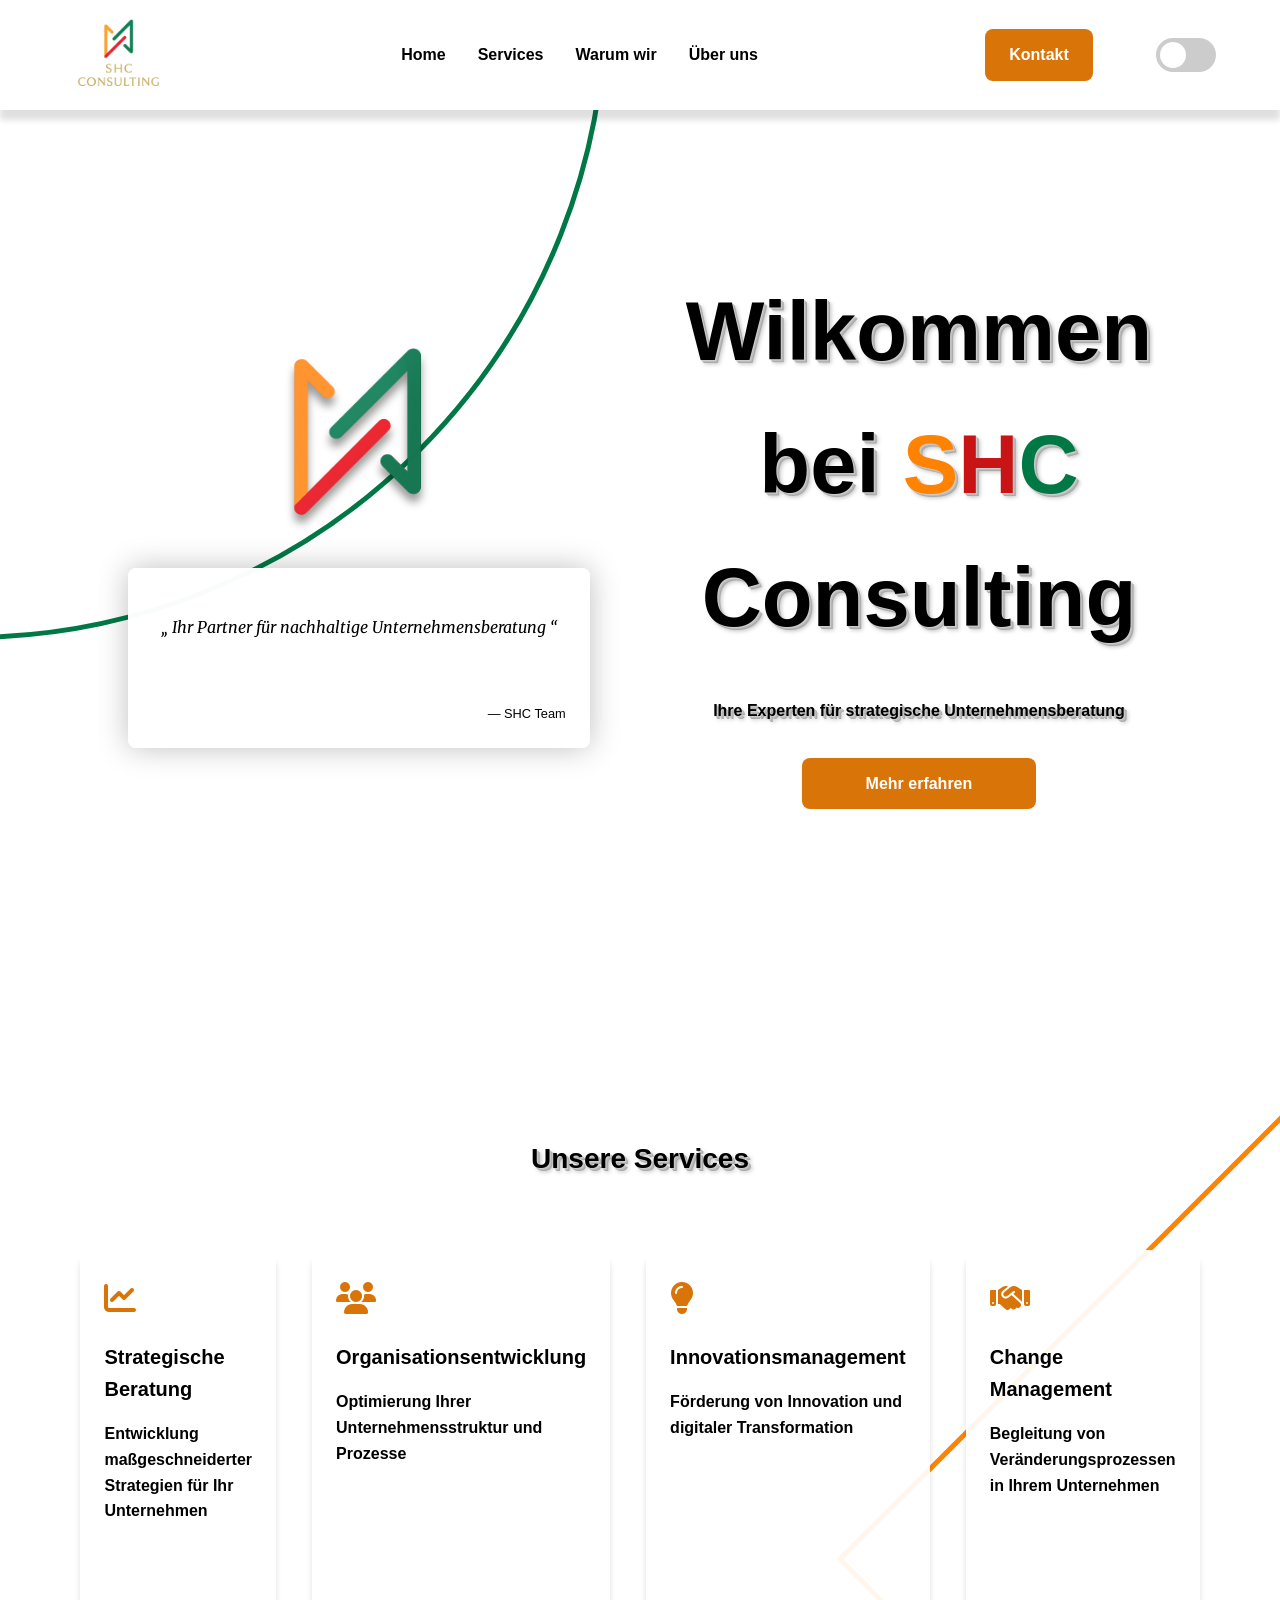
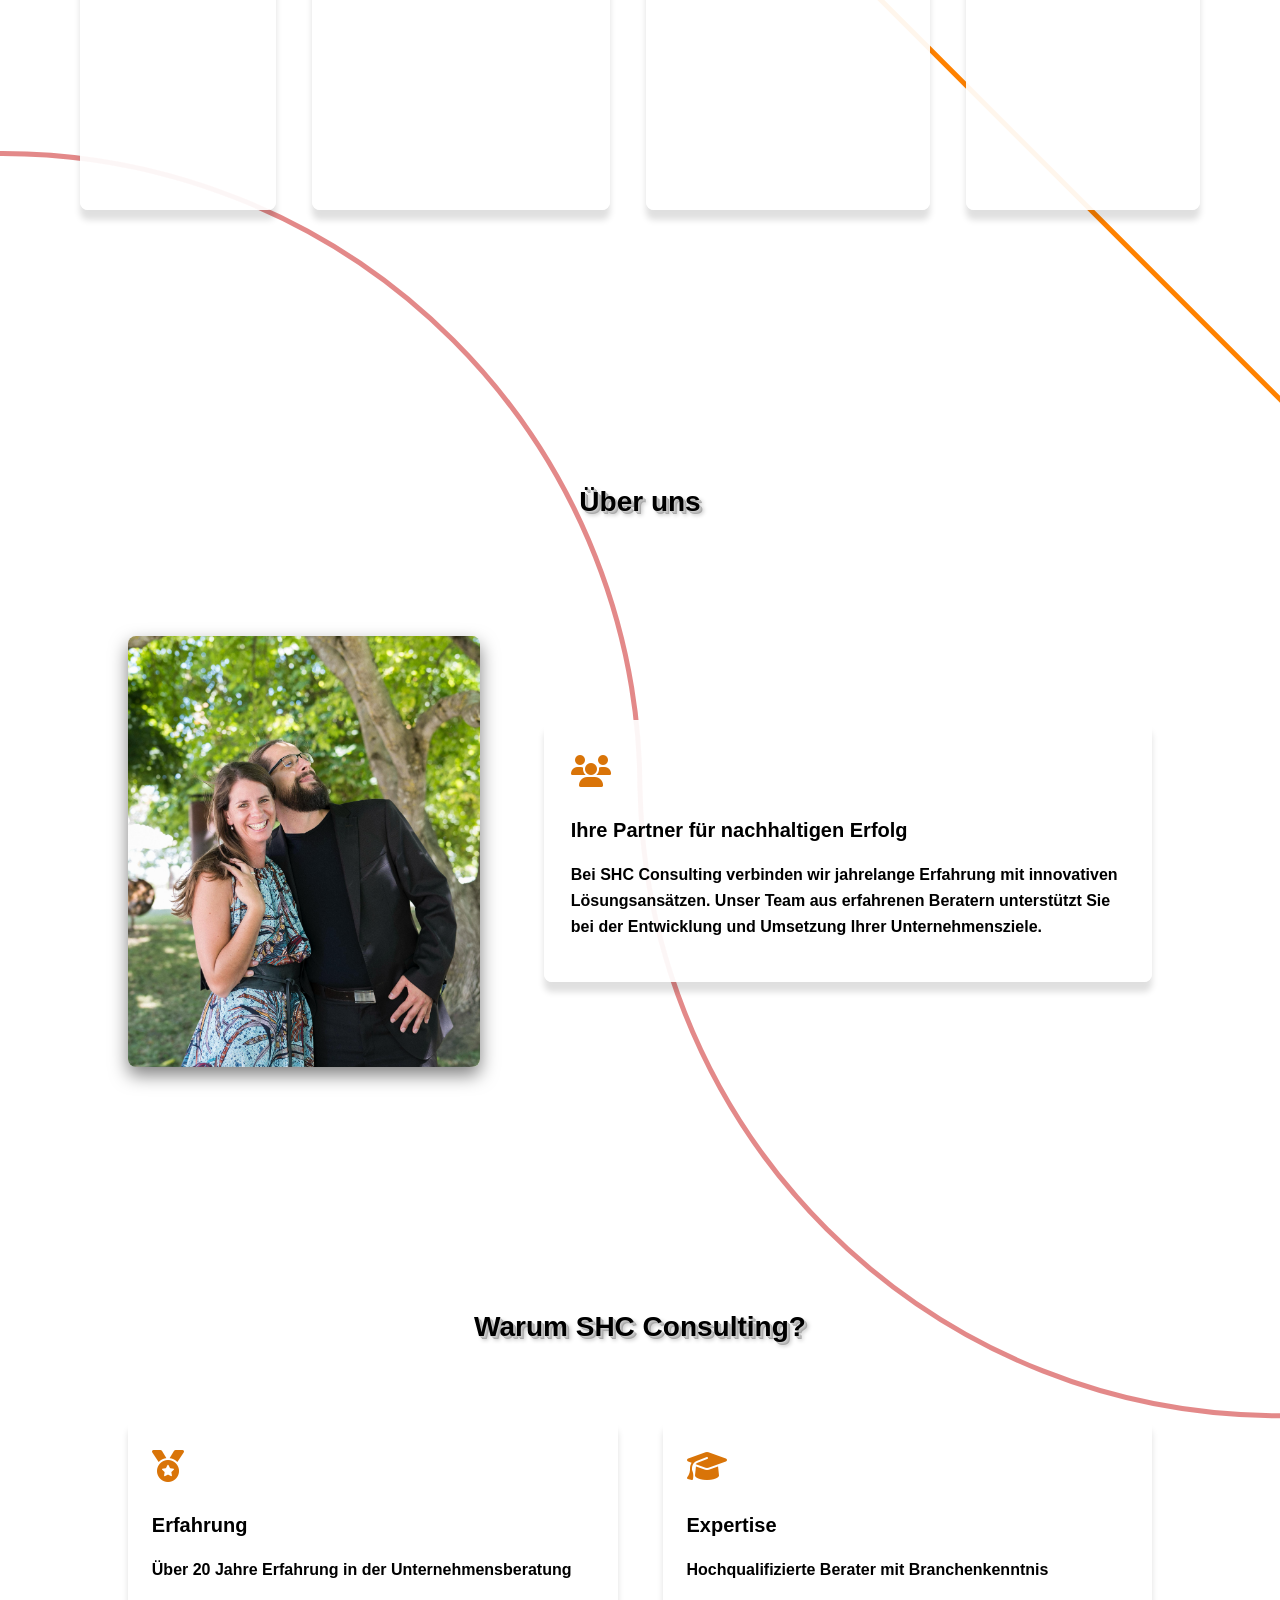
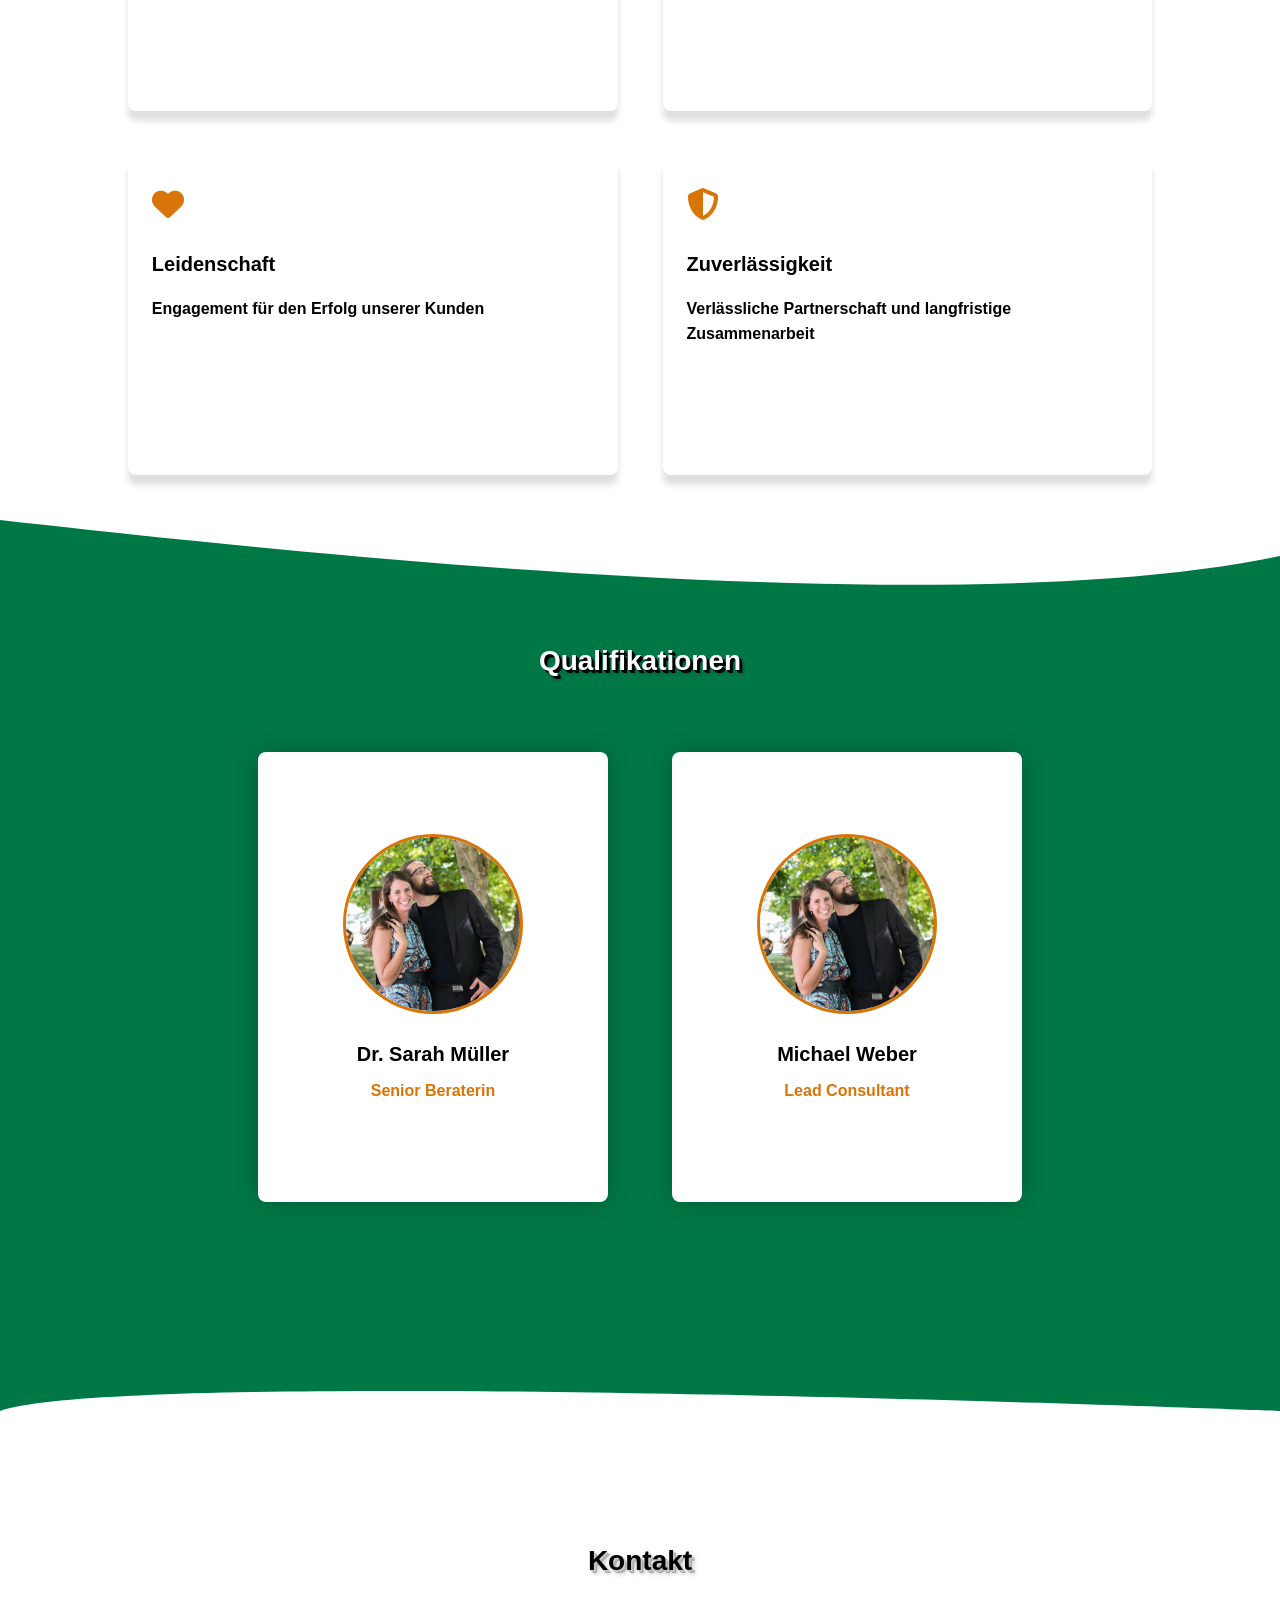
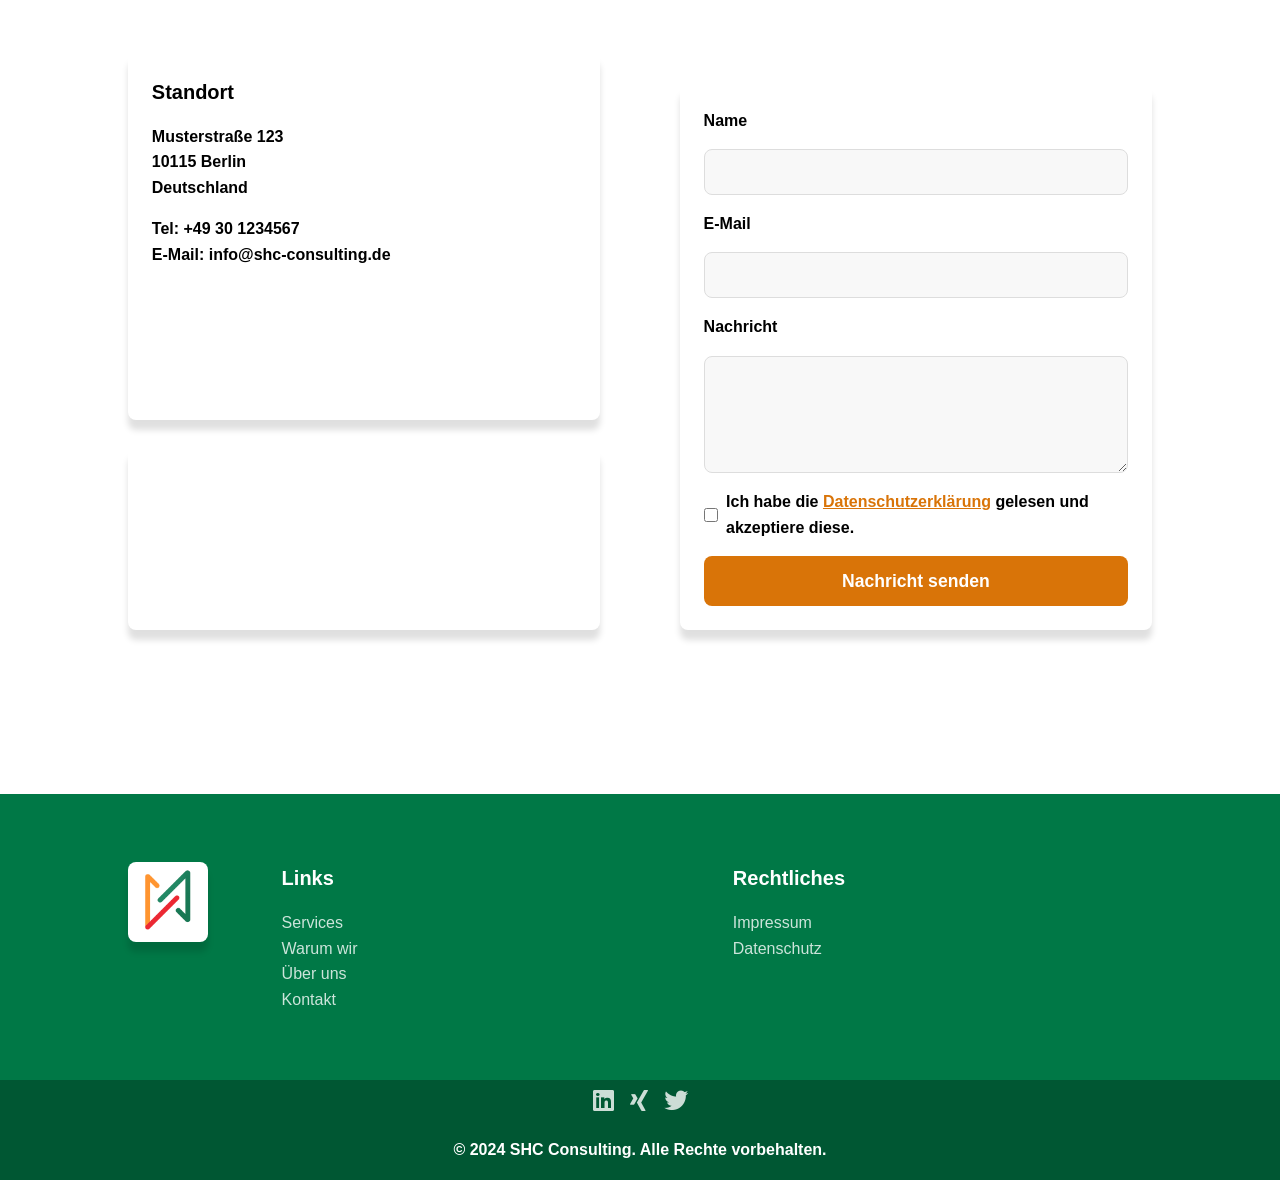
==== SHC-Homepage/index.html @ ca8120db "Dateien in Ordner" ====
<!DOCTYPE html>
<html lang="de">
<head>
    <meta charset="UTF-8">
    <meta name="viewport" content="width=device-width, initial-scale=1.0">
    <title>SHC Consulting</title>
    <link rel="stylesheet" href="styles.css">
    <!-- Font Awesome for icons -->
    <link rel="stylesheet" href="https://cdnjs.cloudflare.com/ajax/libs/font-awesome/6.5.1/css/all.min.css">
    <!--dependency für kursive Schrift-->
    <link href="https://fonts.googleapis.com/css2?family=Merriweather:ital@1&display=swap" rel="stylesheet">
</head>

<body>

    <div class="circle-positioner">
        <div class="hero-circle"></div>
    </div>

    <!--mobile-menu-full-Ansicht-->
    <div class="mobile-menu-full">
        <!-- Dark Mode Toggle im mobilen Menü -->
        <div class="theme-switcher-mobile">
            <label class="theme-toggle-switch">
                <input type="checkbox" class="theme-toggle-input">
                <span class="theme-toggle-slider"></span>
            </label>
        </div>
        <a href="#hero">Home</a>
        <a href="#services">Services</a>
        <a href="#why-us">Warum wir</a>
        <a href="#about">Über uns</a>

        <a href="#contact" class="cta-button-nav">Kontakt</a>
    </div>
    <!-- Mobile Navigation -->
    <nav class="navbar">
        <div class="wrapper navbar-wrapper">
            <div class="logo">
                <img src="/images/shc-logo.png" alt="SHC Consulting Logo">
            </div>
            <button class="hamburger" aria-label="Menü öffnen">
                <i class="fas fa-bars"></i>
            </button>
        </div>
        <!-- Mobile Menu Overlay -->
        <div class="mobile-menu">
            <ul>
                <li><a href="#hero">Home</a></li>
                <li><a href="#services">Services</a></li>
                <li><a href="#why-us">Warum wir</a></li>
                <li><a href="#about">Über uns</a></li>
            </ul>

            <a href="#contact" class="cta-button-nav">Kontakt</a>
        </div>
    </nav>

    <!-- Desktop Navigation -->
    <nav class="desktop-nav">
        <div class="wrapper desktop-nav-wrapper">
            <div class="nav-logo">
                <img src="/images/shc-logo.png" alt="SHC Consulting Logo">
            </div>
            <div class="nav-links">
                <a href="#hero">Home</a>
                <a href="#services">Services</a>
                <a href="#why-us">Warum wir</a>
                <a href="#about">Über uns</a>
            </div>
            <a href="#contact" class="cta-button-nav">Kontakt</a>
            
            <!-- Dark Mode Toggle in Desktop Navigation -->
            <div class="theme-switcher-desktop">
                <label class="theme-toggle-switch">
                    <input type="checkbox" class="theme-toggle-input">
                    <span class="theme-toggle-slider"></span>
                </label>
            </div>
        </div>
    </nav>

    <!-- Hero Section -->
    <section id="hero" class="section">
        <div class="wrapper hero-wrapper">
            <div class="hero-top">
                <div class="hero-logo">
                    <img src="/images/hero-logo.png" alt="SHC Consulting Logo">
                </div>
                <div class="quote-box">
                    <blockquote class="quote-text">
                        „ Ihr Partner für nachhaltige Unternehmensberatung “
                    </blockquote>
                      <blockquote class="quote-author">
                        — Autor
                      </blockquote>
                </div>
            </div>
            <div class="hero-bottom">

                <h1>Wilkommen bei 
                <span class="shc"> <span class="s">S</span><span class="h">H</span><span class="c">C</span>
                </span> 
                Consulting</h1>

                <p>Ihre Experten für strategische Unternehmensberatung</p>
                <div class="cta-container">
                <a href="#about" class="cta-button">Mehr erfahren</a>
                </div>
            </div>
        </div>
    </section>

    <!-- Services Section -->
    <section id="services" class="section">
        
        <div class="square-positioner">
            <div class="services-square"></div>
        </div>

        <h2>Unsere Services</h2>
        <div class="wrapper services-wrapper">
            <div class="service-card">
                <div class="service-icon">
                    <i class="fas fa-chart-line"></i>
                </div>
                <div class="service-content">
                    <h3>Strategische Beratung</h3>
                    <p>Entwicklung maßgeschneiderter Strategien für Ihr Unternehmen</p>
                </div>
            </div>
            <div class="service-card">
                <div class="service-icon">
                    <i class="fas fa-users"></i>
                </div>
                <div class="service-content">
                    <h3>Organisationsentwicklung</h3>
                    <p>Optimierung Ihrer Unternehmensstruktur und Prozesse</p>
                </div>
            </div>
            <div class="service-card">
                <div class="service-icon">
                    <i class="fas fa-lightbulb"></i>
                </div>
                <div class="service-content">
                    <h3>Innovationsmanagement</h3>
                    <p>Förderung von Innovation und digitaler Transformation</p>
                </div>
            </div>
            <div class="service-card">
                <div class="service-icon">
                    <i class="fas fa-handshake"></i>
                </div>
                <div class="service-content">
                    <h3>Change Management</h3>
                    <p>Begleitung von Veränderungsprozessen in Ihrem Unternehmen</p>
                </div>
            </div>
        </div>
    </section>

    <!-- About Us Section -->
    <section id="about" class="section">

        <div class="wave-positioner"> 

            <div class="left-half-circle-cutter"> 
                <div class="left-half-circle"></div>
            </div>           
            
            <div class="right-half-circle-cutter">
                <div class="right-half-circle"></div>
            </div>

        </div>

        <h2>Über uns</h2>
        <div class="wrapper about-wrapper">
            <img class="about-image" src="/images/about-us-2.png" alt="SHC Consulting Team">
            <div class="about-content">
                <div class="about-icon">
                    <i class="fas fa-users"></i>
                </div>
                <h3>Ihre Partner für nachhaltigen Erfolg</h3>
                <p>Bei SHC Consulting verbinden wir jahrelange Erfahrung mit innovativen Lösungsansätzen. Unser Team aus erfahrenen Beratern unterstützt Sie bei der Entwicklung und Umsetzung Ihrer Unternehmensziele.</p>
            </div>
        </div>
    </section>

    <!-- Why Us Section -->
    <section id="why-us" class="section">
        <h2>Warum SHC Consulting?</h2>
        <div class="wrapper why-us-wrapper">
            <div class="why-us-card">
                <div class="why-us-icon">
                    <i class="fas fa-medal"></i>
                </div>
                <div class="why-us-content">
                    <h3>Erfahrung</h3>
                    <p>Über 20 Jahre Erfahrung in der Unternehmensberatung</p>
                </div>
            </div>
            <div class="why-us-card">
                <div class="why-us-icon">
                    <i class="fas fa-graduation-cap"></i>
                </div>
                <div class="why-us-content">
                    <h3>Expertise</h3>
                    <p>Hochqualifizierte Berater mit Branchenkenntnis</p>
                </div>
            </div>
            <div class="why-us-card">
                <div class="why-us-icon">
                    <i class="fas fa-heart"></i>
                </div>
                <div class="why-us-content">
                    <h3>Leidenschaft</h3>
                    <p>Engagement für den Erfolg unserer Kunden</p>
                </div>
            </div>
            <div class="why-us-card">
                <div class="why-us-icon">
                    <i class="fas fa-shield-alt"></i>
                </div>
                <div class="why-us-content">
                    <h3>Zuverlässigkeit</h3>
                    <p>Verlässliche Partnerschaft und langfristige Zusammenarbeit</p>
                </div>
            </div>
        </div>
    </section>

    <!--qualifikationen Sektion-->
    <section class="section" id="qualifications">
        <h2>Qualifikationen</h2>
        <div class="wrapper qualifications-wrapper">
            <div class="flip-card">
                <div class="flip-card-inner">
                    <div class="flip-card-front">
                        <img src="/images/about-us.png" alt="Dr. Sarah Müller" class="flip-card-image">
                        <h3>Dr. Sarah Müller</h3>
                        <p>Senior Beraterin</p>
                    </div>
                    <div class="flip-card-back">
                        <h3>Dr. Sarah Müller</h3>
                        <ul>
                            <li>PhD in Wirtschaftswissenschaften</li>
                            <li>15+ Jahre Beratungserfahrung</li>
                            <li>Spezialisierung: Strategische Planung</li>
                            <li>Zertifizierte Change Managerin</li>
                        </ul>
                    </div>
                </div>
            </div>
            <div class="flip-card">
                <div class="flip-card-inner">
                    <div class="flip-card-front">
                        <img src="/images/about-us-2.png" alt="Michael Weber" class="flip-card-image">
                        <h3>Michael Weber</h3>
                        <p>Lead Consultant</p>
                    </div>
                    <div class="flip-card-back">
                        <h3>Michael Weber</h3>
                        <ul>
                            <li>MBA in Business Administration</li>
                            <li>12+ Jahre Branchenerfahrung</li>
                            <li>Spezialisierung: Organisationsentwicklung</li>
                            <li>Agile Coach Zertifizierung</li>
                        </ul>
                    </div>
                </div>
            </div>
        </div>
    </section>

    <!-- Contact Section -->
    <section id="contact" class = "section">
        <h2>Kontakt</h2>
        <div class="wrapper contact-wrapper">
            <div class="contact-map-info-wrapper">
                <div class="contact-info">
                    <h3>Standort</h3>
                    <p>Musterstraße 123<br>10115 Berlin<br>Deutschland</p>
                    <p>Tel: +49 30 1234567<br>E-Mail: info@shc-consulting.de</p>
                </div>
                <div class="contact-map">
                    <iframe src="https://www.google.com/maps/embed?pb=!1m18!1m12!1m3!1d2482.5!2d13.4!3d52.5!2m3!1f0!2f0!3f0!3m2!1i1024!2i768!4f13.1!3m3!1m2!1s0x0%3A0x0!2zNTLCsDMwJzAwLjAiTiAxM8KwMjQnMDAuMCJF!5e0!3m2!1sde!2sde!4v1234567890!5m2!1sde!2sde" width="100%" height="100%" style="border:0;" allowfullscreen="" loading="lazy"></iframe>
                </div>
            </div>
            <form class="contact-form-new">
                <label for="name">Name</label>
                <input type="text" id="name" name="name" required autocomplete="name">
                <label for="email">E-Mail</label>
                <input type="email" id="email" name="email" required autocomplete="email">
                <label for="message">Nachricht</label>
                <textarea id="message" name="message" rows="5" required></textarea>
                <div class="form-checkbox">
                    <input type="checkbox" id="privacy" name="privacy" required>
                    <label for="privacy">Ich habe die <a href="datenschutz.html">Datenschutzerklärung</a> gelesen und akzeptiere diese.</label>
                </div>
                <button type="submit">Nachricht senden</button>
            </form>
        </div>
    </section>

    <!-- Footer -->
    <footer class="footer">
        <div class="wrapper footer-wrapper">
            <img class="footer-logo" src="/images/footer-logo.png" alt="SHC Consulting Logo">
            <div class="footer-links">
                <div class="footer-section">
                    <h4>Links</h4>
                    <ul>
                        <li><a href="#services">Services</a></li>
                        <li><a href="#why-us">Warum wir</a></li>
                        <li><a href="#about">Über uns</a></li>
                        <li><a href="#contact">Kontakt</a></li>
                    </ul>
                </div>
                <div class="footer-section">
                    <h4>Rechtliches</h4>
                    <ul>
                        <li><a href="impressum.html">Impressum</a></li>
                        <li><a href="datenschutz.html">Datenschutz</a></li>
                    </ul>
                </div>
            </div>
        </div>
        <div class="footer-stamp">
            <div class="social-icons">
                <a href="#" aria-label="LinkedIn"><i class="fab fa-linkedin"></i></a>
                <a href="#" aria-label="Xing"><i class="fab fa-xing"></i></a>
                <a href="#" aria-label="Twitter"><i class="fab fa-twitter"></i></a>
            </div>
            <p>&copy; 2024 SHC Consulting. Alle Rechte vorbehalten.</p>
        </div>
    </footer>

    <!--script-tag-->
    <script src="citations.js"></script>
    <script src="mobilemenu.js"></script>
    <script src="calculateHeight.js"></script>
    <script src="qualifications.js"></script>
    <script src="darkmode.js"></script>

</body>
</html>
---- SHC-Homepage/styles.css ----
/* Reset and Base Styles */
* {
    margin: 0;
    padding: 0;
    box-sizing: border-box;
}

:root {
    --primary-color: 
    ;
    --secondary-color: rgb(217, 116, 8);
    --accent-color: #e74c3c;
    --text-color: #fff;
    --light-gray: #f5f6fa;
    --white: #ffffff;
    --shadow: 0px 10px 6px rgba(0, 0, 0, 0.125);
    --border-radius: 8px;
    --transition: all 0.3s ease;
    --orange: rgba(255, 130, 0, 1);
    --rot:rgba(200, 20, 20, 1);
    --grün:rgba(0, 120, 70, 1);
}

html {
    scroll-behavior: smooth;
    overflow-x: hidden;
}

/* Klasse für verstecktes Scrolling */
body.no-scroll {
    overflow: hidden !important;
    width: 100%;
}

body {
    font-family: 'Arial', sans-serif;
    line-height: 1.6;
    overflow-x: hidden;
}

/*Deko-Elemente*/

.circle-positioner{
    position: absolute;
    z-index: -10;
    overflow: hidden;
    width: 100%;
    aspect-ratio: 1 / 2 ;
}

.hero-circle {
    border: 5px solid var(--grün);
    border-radius: 50%;
    height: 100vmax;
    aspect-ratio: 1 / 1;
    position: absolute;
    transform: translateY(-50%) translateX(-52.5%);
    z-index: -10;
}

.square-positioner{
    overflow: hidden;
    position: absolute;
    width: 100vw;
    aspect-ratio: 1 / 2;
    justify-self: left;
    display: flex;
    align-items: center;
    z-index: -10;
    padding-top: 15vh;
}

.services-square{
    border: 5px solid var(--orange);
    height: 70%;
    aspect-ratio: 1 / 1;
    position: relative;
    transform: translateX(70%) rotate(45deg);
}

/* Wrapper */
.wrapper {
    padding: 4vh 10vw;
}

/* Typography */
h1, h2, h3, h4 {
    margin-bottom: 1rem;
    color: var(--primary-color);
}

h1 {
    color: var(--primary-color);
    font-size: 3rem;
    overflow-wrap: break-word;
    font-weight: 700;
    text-shadow:
        1px 1px 0 #ccc,
        2px 2px 0 #bbb,
        3px 3px 0 #aaa,
        4px 4px 4px rgba(0, 0, 0, 0.25);
}

.s {
    color: var(--orange);     /* z. B. rgba(0, 120, 70, 1) */
  }
.h {
    color: var(--rot);   /* z. B. rgba(255, 130, 0, 1) */
  }
.c {
    color: var(--grün);      /* z. B. rgba(200, 20, 20, 1) */
  }



h2 {
    font-size: 1.75rem;
    text-align: center;
    margin-bottom: 2rem;
    overflow-wrap: break-word;
    text-shadow:
        1px 1px 0 #ccc,
        2px 2px 0 #bbb,
        3px 3px 0 #aaa,
        4px 4px 4px rgba(0, 0, 0, 0.25);
}

h3 {
    font-size: 1.25rem;
    overflow-wrap: break-word;
}

h4 {
    font-size: 1.25rem;
    overflow-wrap: break-word;
}

p {
    margin-bottom: 1rem;
    font-weight: 700;
    overflow-wrap: break-word;
}

.section{
    padding-top: 10vmax;
    min-height: 100vh;
    margin: -0.2px;
    overflow-x: hidden;
}

.mobile-menu-full{
    opacity: 0;
    height: 100vh;
    width: 100vw;
    background: white;
    position: fixed;
    display: flex;
    flex-direction: column;
    justify-content: space-evenly;
    align-items: center;
    z-index: -100;
    padding-top: 5vh;
}

.mobile-menu-full a{
    color: black;
    text-decoration: none;
    font-weight: 1000;
}

#hero{
    justify-content: center;
    padding-top: 7.5vmax;
}

/* Buttons */
.cta-container{
    width: 100%;
}

.cta-button {
    display: inline-block;
    background-color: var(--secondary-color);
    color: white;
    padding: 0.8rem 1.5rem;
    border: none;
    border-radius: var(--border-radius);
    cursor: pointer;
    font-weight: bold;
    transition: transform 0.35s ease-in-out;
    text-align: center;
    text-decoration: none;
    width: 50%;
}

.cta-button:hover {
    background-color: var(--grün);
    transform: scale(1.05);
}

/* Buttons */
.cta-button-nav {
    background-color: var(--secondary-color);
    color: var(--white) !important;
    padding: 0.8rem 1.5rem;
    border: none;
    border-radius: var(--border-radius);
    cursor: pointer;
    font-weight: bold;
    transition: transform 0.35s ease-in-out;
    text-align: center;
    text-decoration: none;
}

.cta-button-nav:hover {
    background-color: var(--grün);
    transform: scale(1.05);
}

/* Navigation - Mobile */
.navbar {
    position: fixed;
    top: 0;
    left: 0;
    width: 100%;
    height: 10vmax;
    background-color: var(--white);
    box-shadow: var(--shadow);
    z-index: 1000;
}

.navbar-wrapper {
    margin: 0;
    display: flex;
    justify-content: space-between;
    align-items: center;
    height: 100%;
    padding: 0 5vw;
}

.logo{
    height: 100%;
}

.logo img {
    height: 100%;
}

.hamburger {
    background: none;
    border: none;
    font-size: 1.5rem;
    color: var(--primary-color);
    cursor: pointer;
}

.mobile-menu {
    position: fixed;
    top: 60px;
    left: 0;
    width: 100%;
    height: calc(100vh - 60px);
    background-color: var(--white);
    transform: translateX(100%);
    transition: var(--transition);
}

.mobile-menu.active {
    transform: translateX(0);
}

.mobile-menu ul {
    list-style: none;
    padding: 2rem;
}

.mobile-menu li {
    margin-bottom: 1.5rem;
}

.mobile-menu a {
    color: var(--primary-color);
    text-decoration: none;
    font-size: 1.2rem;
    font-weight: bold;
}

/* Desktop Navigation - Hidden on Mobile */
.desktop-nav {
    display: none;
}

/* Sections */
.section {
    display: flex;
    flex-direction: column;
}

/* Hero Section */
.hero-wrapper {
    margin-top: 0;
    display: flex;
    flex-direction: column;
    gap: 5vh;
}

.hero-top {
    /*margin-top: 2.5vh;*/
    display: flex;
    flex-direction: column;
    gap: 2vh;
    flex: 1 1 0;
}

.hero-logo{
    height: 25vh;
    display: flex;
    justify-content: center;
}

.hero-logo img{
    background: transparent;
    height: 100%;
    filter: drop-shadow(0 8.5px 4px rgba(0, 0, 0, 0.4));  
}

.quote-box {
    min-height: 17.5vh;
    /*border: 2.5px solid #000;*/
    padding: 1.5rem;
    border-radius: var(--border-radius);
    display: flex;
    flex-direction: column;
    justify-content: end;
    gap: 7vmin;
    box-shadow: 0 0 30px rgba(0, 0, 0, 0.25);
    background: rgba(255, 255, 255, 0.98);
    /*margin-bottom: 5vh;*/
}

.quote-text{
    text-align: center;
    transition: opacity 1.5s ease-in-out;
    font-family: 'Merriweather', serif;
    font-style: italic;
    font-size: 1rem;
    line-height: 1.6;
    color: var(--primary-color);
}

.quote-author{
    transition: opacity 1.5s ease-in-out;
    text-align: right;
    font-style: normal;
    font-weight: 525;
    font-size: 0.8rem;
    text-align: right;
    color: var(--primary-color);
}

.hero-bottom {
    flex: 1 1 0;
    display: flex;
    flex-direction: column;
    justify-content: center;
    align-items: center;
    text-align: center;
    gap: 2vh;
    height: 90vh;
}

.hero-bottom img {
    height: 40vh;
    width: 40vh;
}

/* Services Section */
#services{
    display: flex;
    justify-content: center;
    align-items: center;
}

.services-wrapper {
    display: grid;
    margin-top: 0;
    gap: 4vh;
}

.service-card {
    background-color: rgba(255, 255, 255, 0.925);
    padding: 1.5rem;
    border-radius: var(--border-radius);
    box-shadow: var(--shadow);
    display: flex;
    flex-direction: column;
    gap: 1rem;
    transition: transform 0.35s ease-in-out;
}

.service-card:hover {
    transform: scale(1.05);
}

.service-icon {
    flex: 0 0 15%;
    font-size: 2rem;
    color: var(--secondary-color);
}

.service-content {
    flex: 0 0 85%;
}

/* Why Us Section */
#why-us{
    display: flex;
    justify-content: center;
    align-items: center;
}

.why-us-wrapper {
    display: flex;
    flex-direction: column;
    gap: 5vh;
}

.why-us-card {
    background-color: var(--white);
    padding: 1.5rem;
    border-radius: var(--border-radius);
    box-shadow: var(--shadow);
    display: flex;
    flex-direction: column;
    gap: 1rem;
    transition: 0.35s ease-in-out;
}

.why-us-card:hover{
    transform: scale(1.05);
}

.why-us-icon {
    flex: 0 0 15%;
    font-size: 2rem;
    color: var(--secondary-color);
}

.why-us-content {
    flex: 0 0 85%;
}

/* About Section */
#about {
    justify-content: space-evenly;
}

#about h2 {
    margin-bottom: 0;
}

.wave-positioner{
    position: absolute;
    z-index: -10;
    overflow: hidden;
    width: 100%;
    display: flex;
    flex-direction: column;
    justify-content: center;
    max-height: var(--body-height);
}

.left-half-circle-cutter{
    width: 100%;
    height: 50%;
    display: flex;
    flex-direction: column;
    justify-content: end;
    overflow: hidden;
}

.right-half-circle-cutter{
    width: 100%;
    height: 50%;
    display: flex;
    flex-direction: column;
    justify-content: start;
    overflow: hidden;
}

.left-half-circle{
    border: 5px solid rgba(200, 20, 20, 0.5);
    border-radius: 50%;
    width: 100%;
    aspect-ratio: 1 / 1;
    transform: translateX(-50%) translateX(2.5px) translateY(50%);
}

.right-half-circle{
    border-radius: 50%;
    width: 100%;
    border: 5px solid rgba(200, 20, 20, 0.5);
    aspect-ratio: 1 / 1;
    transform: translateX(50%) translateX(-2.5px)  translateY(-51%);
}

.about-wrapper {
    display: flex;
    flex-direction: column;
    align-items: center;
    gap: 5vh;
}

.about-image {
    width: 70vw;
    border-radius: var(--border-radius);
    box-shadow: 0px 8px 18px rgba(0, 0, 0, 0.5);
    transition: transform 0.5s ease-in-out;
}

.about-image:hover{
    transform: scale(1.05);
}

.about-content {
    width: 70vw;
    padding: 3vh;
    background-color: rgba(255, 255, 255, 0.925);
    box-shadow: var(--shadow);
    border-radius: var(--border-radius);
    transition: transform 0.5s ease-in-out;
}

.about-content:hover {
    transform: scale(1.05);
}

/* About Icon */
.about-icon {
    flex: 0 0 15%;
    font-size: 2rem;
    color: var(--secondary-color);
    margin-bottom: 1rem;
}

/*Qualifications*/
#qualifications{
    background-image: url("/images/wave.svg");
    background-size: cover; 
}

#qualifications h2 {
    color: #fff;
    text-shadow: 
        1px 1px 0 #000,
        2px 2px 0 #000,
        3px 3px 0 #000,
        4px 4px 4px rgba(0, 0, 0, 0.25);
}

.qualifications-wrapper {
    display: flex;
    flex-direction: column;
    gap: 3rem;
    align-items: center;
}

.flip-card {
    background-color: transparent;
    width: 300px;
    height: 400px;
    perspective: 1000px;
    cursor: pointer;
}

.flip-card-inner {
    position: relative;
    width: 100%;
    height: 100%;
    text-align: center;
    transition: transform 0.8s;
    transform-style: preserve-3d;
}

.flip-card.flipped .flip-card-inner {
    transform: rotateY(180deg);
}

.flip-card-front, .flip-card-back {
    position: absolute;
    width: 100%;
    height: 100%;
    backface-visibility: hidden;
    border-radius: var(--border-radius);
    box-shadow: 0px 0px 30px rgba(0, 0, 0, 0.25);
    display: flex;
    flex-direction: column;
    justify-content: center;
    align-items: center;
    padding: 2rem;
}

.flip-card-front {
    background-color: var(--white);
    color: var(--primary-color);
}

.flip-card-back {
    background-color: var(--secondary-color);
    color: var(--white);
    transform: rotateY(180deg);
}

/* Individuelle Farben für die Flip-Cards */
.flip-card:nth-child(1) .flip-card-back {
    background-color: var(--grün);
}

.flip-card:nth-child(2) .flip-card-back {
    background-color: var(--secondary-color);
}

.flip-card-image {
    width: 150px;
    height: 150px;
    border-radius: 50%;
    object-fit: cover;
    margin-bottom: 1.5rem;
    border: 3px solid var(--secondary-color);
    margin-top: -1rem;
}

.flip-card-front h3 {
    margin-bottom: 0.5rem;
    color: var(--primary-color);
}

.flip-card-front p {
    color: var(--secondary-color);
    font-weight: bold;
    margin-bottom: 0;
}

.flip-card-back h3 {
    margin-bottom: 1rem;
    color: var(--white);
}

.flip-card-back ul {
    list-style: none;
    padding: 0;
    text-align: left;
}

.flip-card-back li {
    margin-bottom: 0.5rem;
    padding-left: 1rem;
    position: relative;
}

.flip-card-back li:before {
    content: "•";
    color: var(--white);
    font-weight: bold;
    position: absolute;
    left: 0;
}

/* Desktop Layout für Flip-Cards */
@media (min-width: 768px) {

    .qualifications-wrapper {
        flex-direction: row;
        justify-content: center;
        gap: 4rem;
    }
    
    .flip-card {
        width: 350px;
        height: 450px;
    }
    
    .flip-card-image {
        width: 180px;
        height: 180px;
    }
}

/* Contact Section */
#contact{
    padding-bottom: 10vmax;
    display: flex;
    flex-direction: column;
}

.contact-wrapper {
    display: flex;
    flex: 1 1 0;
    flex-direction: column;
    justify-content: space-evenly;
    gap: 2rem;
}

.contact-map-info-wrapper{
    display: flex;
    flex: 1 1 0;
    flex-direction: column;
    min-width: 240px;
    min-height: 500px;
    gap: 3vh;
}

.contact-map {
    display: flex;
    flex: 1.75 1 0;
    border-radius: var(--border-radius);
    overflow: hidden;
    box-shadow: var(--shadow);
    transition: transform 0.35s ease-in-out;
}

.contact-map iframe {
    width: 100%;
    height: 100%;
}

.contact-map:hover{
    transform: scale(1.05);
}

.contact-info {
    display: flex;
    flex: 1 1 0;
    flex-direction: column;
    min-height: 250px;
    background-color: var(--white);
    border-radius: var(--border-radius);
    box-shadow: var(--shadow);
    padding: 1.5rem;
    transition: transform 0.35s ease-in-out;
}

.contact-info:hover{
    transform: scale(1.05);
}

/* Footer */
.footer {
    background-color: var(--grün);
    color: var(--white);
    padding: 2rem 0 0;
}

.footer-wrapper {
    display: flex;
    flex-direction: column;
    gap: 2rem;
    justify-content: space-between;
}

.footer-logo{
    background-color: #ffffff;
    box-shadow: var(--shadow);
    border-radius: 10%;
    width: 80px;
    height: 80px;
}

.footer-links {
    display: flex;
    flex-direction: column;
    gap: 2rem;
}

.footer-section h4 {
    color: var(--white);
    margin-bottom: 1rem;
}

.footer-section ul {
    list-style: none;
}

.footer-section a {
    color: var(--white);
    text-decoration: none;
    opacity: 0.8;
    transition: var(--transition);
}

.footer-section a:hover {
    opacity: 1;
}

.footer-stamp {
    height: 100px;
    background-color: rgba(0, 87, 51, 1);
    margin-top: 2rem;
    display: flex;
    flex-direction: column;
    justify-content: center;
    align-items: center;
    gap: 1rem;
}

.footer-stamp p {
    color: var(--text-color);
}

.social-icons {
    display: flex;
    gap: 1rem;
}

.social-icons a {
    color: var(--text-color);
    font-size: 1.5rem;
    opacity: 0.8;
    transition: var(--transition);
}

.social-icons a:hover {
    opacity: 1;
}

@media (min-width: 570px) and (max-width: 768px){
    .about-image{
        width: 50vw;
    }
}

/* Desktop Styles */
@media (min-width: 768px) {
    /* Hide Mobile Navigation */
    .navbar {
        display: none;
    }

    /* Show Desktop Navigation */
    .desktop-nav {
        display: block;
        position: fixed;
        top: 0;
        left: 0;
        width: 100%;
        height: 110px;
        background-color: var(--white);
        box-shadow: var(--shadow);
        z-index: 1000;
        padding: 0 5vw;
    }

    .desktop-nav-wrapper {
        margin: 0;
        display: flex;
        justify-content: space-between;
        align-items: center;
        height: 100%;
        padding: 0;
    }

    .nav-logo {
        height: 100%;
        display: flex;
        align-items: center;
        gap: 1rem;
    }

    .nav-logo img {
        height: 100%;
    }

    .nav-links {
        flex: 0 0 65%;
        display: flex;
        justify-content: center;
        gap: 2rem;
    }

    .nav-links a {
    color: var(--primary-color);
    text-decoration: none;
    font-weight: bold;
    transition: var(--transition);
    cursor: pointer;
    position: relative;
}

.nav-links a::after {
    content: '';
    position: absolute;
    width: 0;
    height: 2px;
    bottom: -2px;
    left: 0;
    background-color: var(--secondary-color);
    transition: width 0.3s ease;
}

.nav-links a:hover::after {
    width: 100%;
}

    .nav-links a:hover {
        color: var(--secondary-color);
    }

    /* Hero Section */
    .hero-wrapper {
        flex-direction: row;
        align-items: center;
        gap: 7.5vw;
    }

    .hero-top {
        display: flex;
        flex: 1 1 0;
    }

    .quote-box{
        min-height: 20vh;
    }

    .hero-bottom {
        flex: 1;
    }

    .hero-bottom h1 {
        font-size: 9.25vmin;
    }

    /* Services Section */
    .service-card {
        flex: 1 1 0;
    }

    /* Why Us Section */
    .why-us-wrapper {
        /*margin-top: 2.5vh;*/
        /*height: 65vh;
        width: 70%;*/
        display: grid;
        grid-template-columns: repeat(2, 1fr);
        grid-template-rows: repeat(2, auto);
    }

    .why-us-card {
        flex: 1 1 0;
    }

    /* About Section */
    .about-wrapper {
        flex-direction: row;
        align-items: center;
        gap: 5vw;
    }

    .about-content {
        flex: 1 1 0;
    }

    .about-image{
        width: 20vw;
    }

    /* Contact Section */
    #contact{
        display: flex;
        flex-direction: column;
        /*margin-bottom: 15vh;*/
    }

    .contact-wrapper {
        flex-direction: row;
        gap: 5rem;
    }

    .contact-info {
        flex: 0 0 30%;
    }

    /* Footer */
    .footer-wrapper {
        flex-direction: row;
    }

    .footer-links {
        flex: 0 0 85%;
        flex-direction: row;
    }

    .footer-section {
        flex: 1;
    }
}

@media (min-width: 768px) and (max-width: 1200px){

    .services-wrapper{
        grid-template-columns: repeat(2, 1fr);
        grid-template-rows: repeat(2, auto);
        margin: 2rem;
    }

    .about-image {
        width: 40vw;
    }

}

/* Large Desktop Styles */
@media screen and (min-width: 1200px) {

    #services{
        display: flex;
        justify-content: center;
        align-items: center;
    }

    .services-wrapper{
        display: grid;
        grid-template-columns: repeat(4, 1fr);
    }
    
    .service-card{
        flex: 1 1 calc(25% - 1.5rem);
        padding-bottom: 30vh;
    }

    .why-us-card {
        flex: 1 1 calc(25% - 1.5rem);
        padding-bottom: 12.5vh;
    }

    .about-image{
        width: 27.5vw;
    }

    .contact-wrapper {
        flex-wrap: nowrap;
        /*margin: 2.5vh 12vw;*/
        gap: 5rem;
    }

    .contact-info {
        flex: 1.75 1 0;
    }

    .contact-map{
        flex: 1 1 0;
    }
}

.contact-form-new {
    display: flex;
    flex-direction: column;
    gap: 1rem;
    flex: 0.9 1 0;
    margin: 2rem auto 0 auto;
    background: var(--white);
    padding: 1.5rem;
    border-radius: var(--border-radius);
    box-shadow: var(--shadow);
    box-sizing: border-box;
    justify-content: space-evenly;
    transition: transform 0.35s ease-in-out;
}

.contact-form-new label {
    font-weight: 600;
    color: var(--primary-color);
    font-size: 1rem;
}

.contact-form-new input,
.contact-form-new textarea {
    width: 100%;
    box-sizing: border-box;
    padding: 0.8rem 1rem;
    border: 1px solid #ddd;
    border-radius: var(--border-radius);
    font-size: 1rem;
    resize: vertical;
    background: #f8f8f8;
    color: var(--primary-color);
    transition: border 0.2s;
}

.contact-form-new input:focus,
.contact-form-new textarea:focus {
    border: 1.5px solid var(--secondary-color);
    outline: none;
    background: #fff;
}

.contact-form-new button {
    background: var(--secondary-color);
    color: var(--text-color);
    border: none;
    border-radius: var(--border-radius);
    padding: 0.9rem 1.2rem;
    font-size: 1.1rem;
    font-weight: bold;
    cursor: pointer;
    transition: background 0.2s;
}

.contact-form-new button:hover {
    background: var(--grün);
}

.contact-form-new .form-checkbox {
    display: flex;
    align-items: center;
    gap: 0.5em;
    font-size: 0.98rem;
}
.contact-form-new .form-checkbox input[type="checkbox"] {
    accent-color: var(--secondary-color);
    width: 18px;
    height: 18px;
}
.contact-form-new .form-checkbox label {
    color: var(--primary-color);
}
.contact-form-new .form-checkbox a {
    color: var(--secondary-color);
    text-decoration: underline;
}

.contact-form-new:hover{
    transform: scale(1.05);
}

@media (min-width: 601px) {
    .hero-bottom p {
        text-shadow:
            1px 1px 0 #ccc,
            2px 2px 0 #bbb,
            3px 3px 0 #aaa,
            4px 4px 4px rgba(0, 0, 0, 0.25);
    }
}

@media (max-width: 600px) {

    /*hero-setion für kleine Bildschrime*/
    .hero-bottom p {
        display: none;
    }

    /*contact-section für kleine Bildschirme*/
    #contact h2 {
        margin-bottom: 0;
    }

    .contact-form-new {
        max-width: 100%;
        padding: 1rem;
    }
}

/* Dark Mode Styles */
.dark-mode {
    --primary-color: #e0e0e0;
    --text-color: #e0e0e0;
    --white: #1a1a1a;
    --light-gray: #2d2d2d;
    --shadow: 0px 10px 6px rgba(0, 0, 0, 0.3);
    --card-color: rgba(49, 49, 49, 0.925);
}

/* Dark Mode Background */
.dark-mode body {
    background-color: #4a4a4a;
    color: var(--light-gray);
}

.dark-mode html{
    color: var(--light-gray);
}

.dark-mode .wrapper {
    background-color: transparent;
}

.dark-mode .quote-box {
    background-color: var(--card-color);
}

/* Dark Mode Navigation */
.dark-mode .navbar {
    background-color: rgba(49, 49, 49);
    box-shadow: 0px 10px 6px rgba(0, 0, 0, 0.3);
}

.dark-mode .desktop-nav {
    background-color: rgba(49, 49, 49);
    box-shadow: 0px 10px 6px rgba(0, 0, 0, 0.3);
}

.dark-mode .mobile-menu {
    background-color: #464646;
}

.dark-mode .mobile-menu-full {
    background-color: #464646;
}

/* Dark Mode Mobile Full Menu Links */
.dark-mode .mobile-menu-full a {
    color: var(--primary-color);
}

/* Dark Mode Kontakt Button im Mobile Menu */
.dark-mode .mobile-menu-full .cta-button-nav {
    color: var(--primary-color) !important;
}

/* Dark Mode Text Colors */
.dark-mode h1,
.dark-mode h2,
.dark-mode h3,
.dark-mode h4 {
    color: var(--primary-color);
}

/* Dark Mode H2 Text Shadow */
.dark-mode h2 {
    text-shadow:
        1px 1px 0 #000,
        2px 2px 0 #000,
        3px 3px 0 #000,
        4px 4px 4px rgba(0, 0, 0, 0.25);
}

/* Dark Mode Hero Subtitle - nur Desktop */
@media (min-width: 601px) {
    .dark-mode .hero-bottom p {
        display: block;
        color: var(--primary-color);
        text-shadow: 
            1px 1px 0 #000,
            2px 2px 0 #000,
            3px 3px 0 #000,
            4px 4px 4px rgba(0, 0, 0, 0.25);
    }
}

.dark-mode .quote-text {
    color: var(--primary-color);
}

.dark-mode .quote-author {
    color: var(--text-color);
}

.dark-mode .mobile-menu a {
    color: var(--primary-color);
}

.dark-mode .nav-links a {
    color: var(--primary-color);
}

.dark-mode .nav-links a::after {
    background-color: var(--grün);
}

.dark-mode .nav-links a:hover {
    color: var(--grün);
}

/* Dark Mode Desktop Navigation Button */
.dark-mode .desktop-nav .cta-button-nav {
    color: var(--primary-color) !important;
}

.dark-mode .hamburger {
    color: var(--primary-color);
}

/* Dark Mode Footer Links */
.dark-mode .footer-section a {
    color: white;
    opacity: 0.8;
}

.dark-mode .footer-section a:hover {
    opacity: 1;
}

/* Dark Mode H1 Text Shadow */
.dark-mode h1 {
    text-shadow: 
        1px 1px 0 #000,
        2px 2px 0 #000,
        3px 3px 0 #000,
        4px 4px 0 #000,
        5px 5px 0 #000,
        6px 6px 8px rgba(0, 0, 0, 0.5);
}

/* Dark Mode Cards and Sections */
.dark-mode .section {
    background-color: rgba(57, 57, 57, 0.925);
}

.dark-mode .service-card {
    background-color: var(--card-color);
    color: var(--text-color);
}

.dark-mode .why-us-card {
    background-color: var(--card-color);
    color: var(--text-color);
}

.dark-mode .about-content {
    background-color: var(--card-color);
    color: var(--text-color);
}

.dark-mode .contact-info {
    background-color: var(--card-color);
    color: var(--text-color);
}

.dark-mode .contact-form-new {
    background-color: var(--card-color);
    color: var(--text-color);
}

.dark-mode .contact-form-new input,
.dark-mode .contact-form-new textarea {
    background-color: var(--card-color);
    color: var(--text-color);
    border-color: #777;
}

.dark-mode .contact-form-new input:focus,
.dark-mode .contact-form-new textarea:focus {
    background-color: #7a7a7a;
    border-color: var(--secondary-color);
}

.dark-mode .contact-form-new label {
    color: var(--primary-color);
}

.dark-mode .contact-form-new .form-checkbox label {
    color: var(--text-color);
}

/* Dark Mode Flip Cards */
.flip-card-back li:before {
 color: var(--primary-color);
}

.dark-mode .flip-card-back {
    color: var(--primary-color);
}

.dark-mode .flip-card-front {
    background-color: var(--card-color);
    color: var(--primary-color);
}

.dark-mode .flip-card-front h3 {
    color: var(--primary-color);
}

.dark-mode .flip-card-front p {
    color: var(--primary-color);
}

/* Dark Mode Hero Circle */
.dark-mode .hero-circle {
    border-color: var(--grün);  /* Hellgrün statt dunkelgrün */
}

/* Theme Toggle Switch Styles */
.theme-switcher-mobile,
.theme-switcher-desktop {
    display: flex;
    align-items: center;
    justify-content: center;
    margin: 1rem 0;
}

.theme-toggle-switch {
    position: relative;
    display: inline-block;
    width: 60px;
    height: 34px;
    cursor: pointer;
}

.theme-toggle-input {
    opacity: 0;
    width: 0;
    height: 0;
}

.theme-toggle-slider {
    position: absolute;
    cursor: pointer;
    top: 0;
    left: 0;
    right: 0;
    bottom: 0;
    background-color: #ccc;
    transition: 0.4s;
    border-radius: 34px;
}

.theme-toggle-slider:before {
    position: absolute;
    content: "";
    height: 26px;
    width: 26px;
    left: 4px;
    bottom: 4px;
    background-color: white;
    transition: 0.4s;
    border-radius: 50%;
}

.theme-toggle-input:checked + .theme-toggle-slider {
    background-color: var(--grün);
}

.theme-toggle-input:checked + .theme-toggle-slider:before {
    transform: translateX(26px);
}

/* Desktop Theme Switcher */
@media (min-width: 768px) {
    .theme-switcher-desktop {
        margin: 0;
        margin-left: 2rem;
    }
    
    .theme-switcher-mobile {
        display: none;
    }
}

/* Mobile Theme Switcher */
@media (max-width: 767px) {
    .theme-switcher-desktop {
        display: none;
    }
    
    .theme-switcher-mobile {
        display: flex;
        margin-top: 2rem;
    }
}
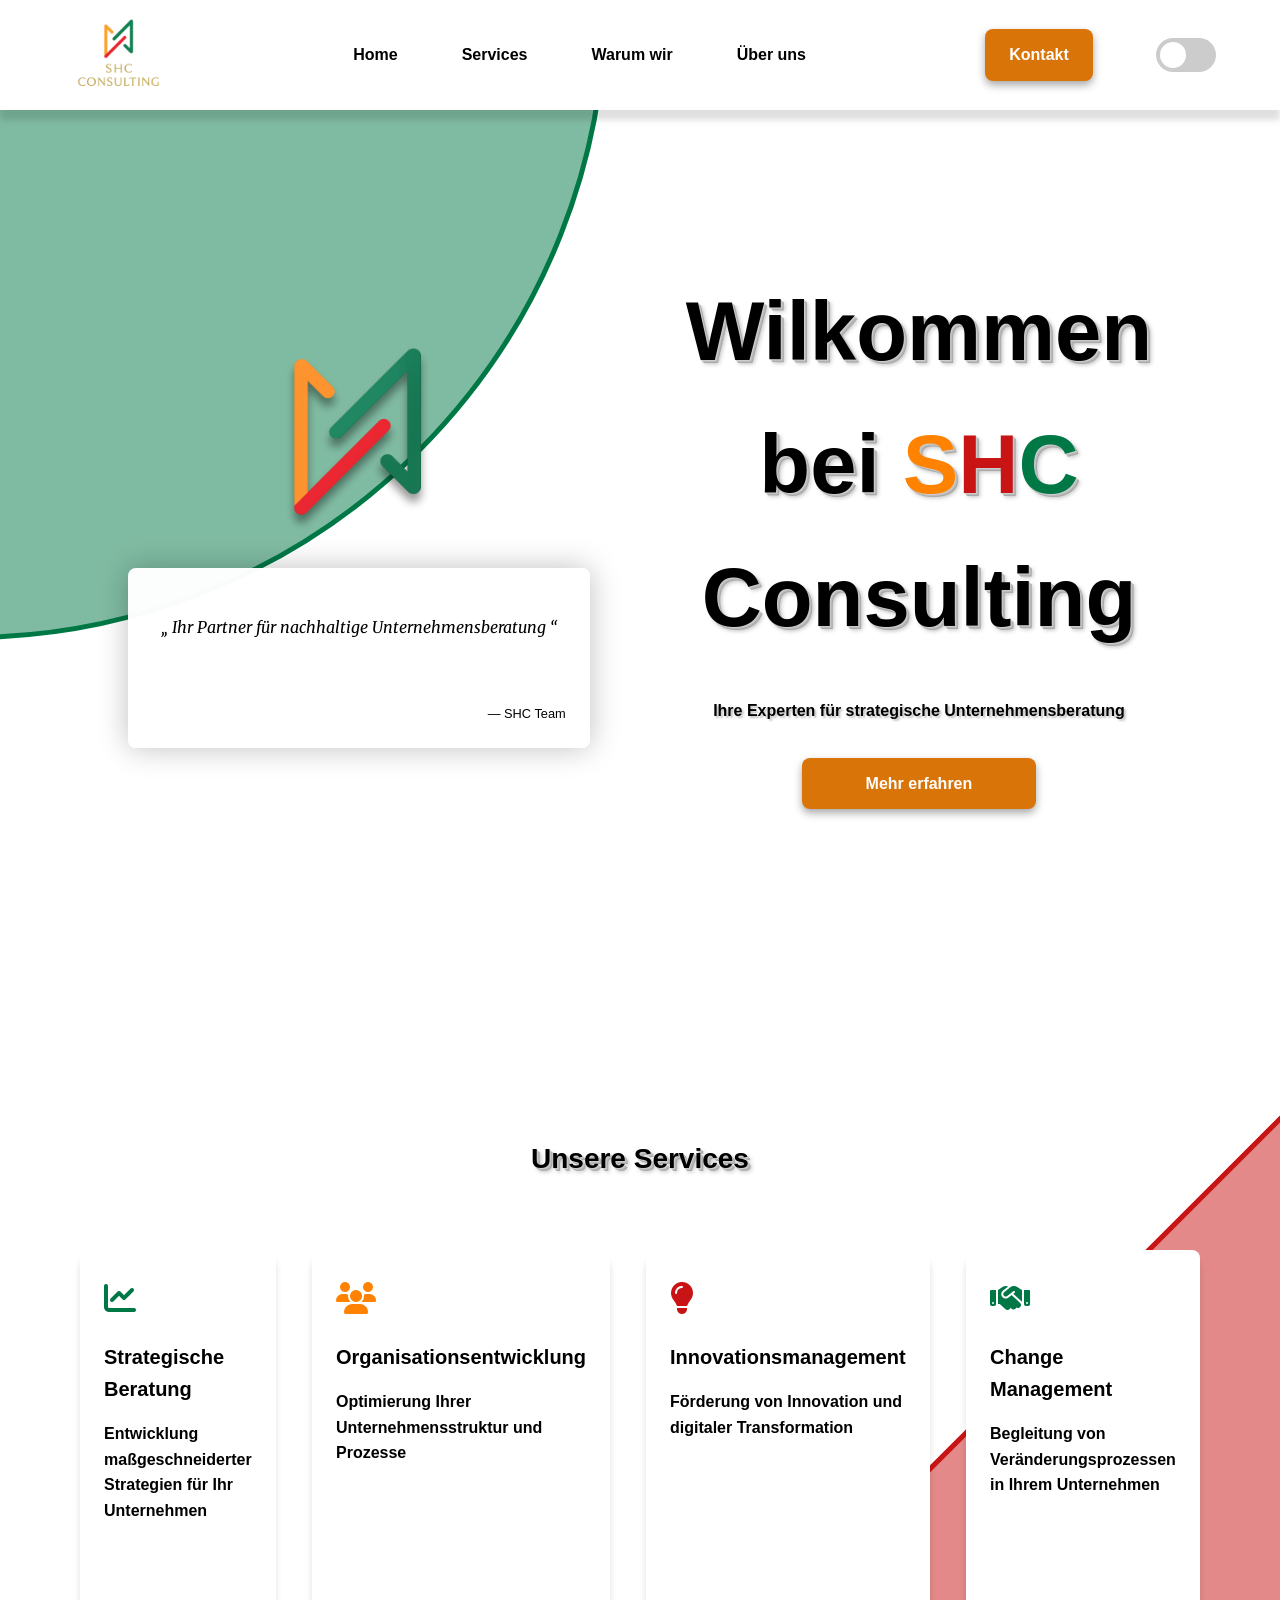
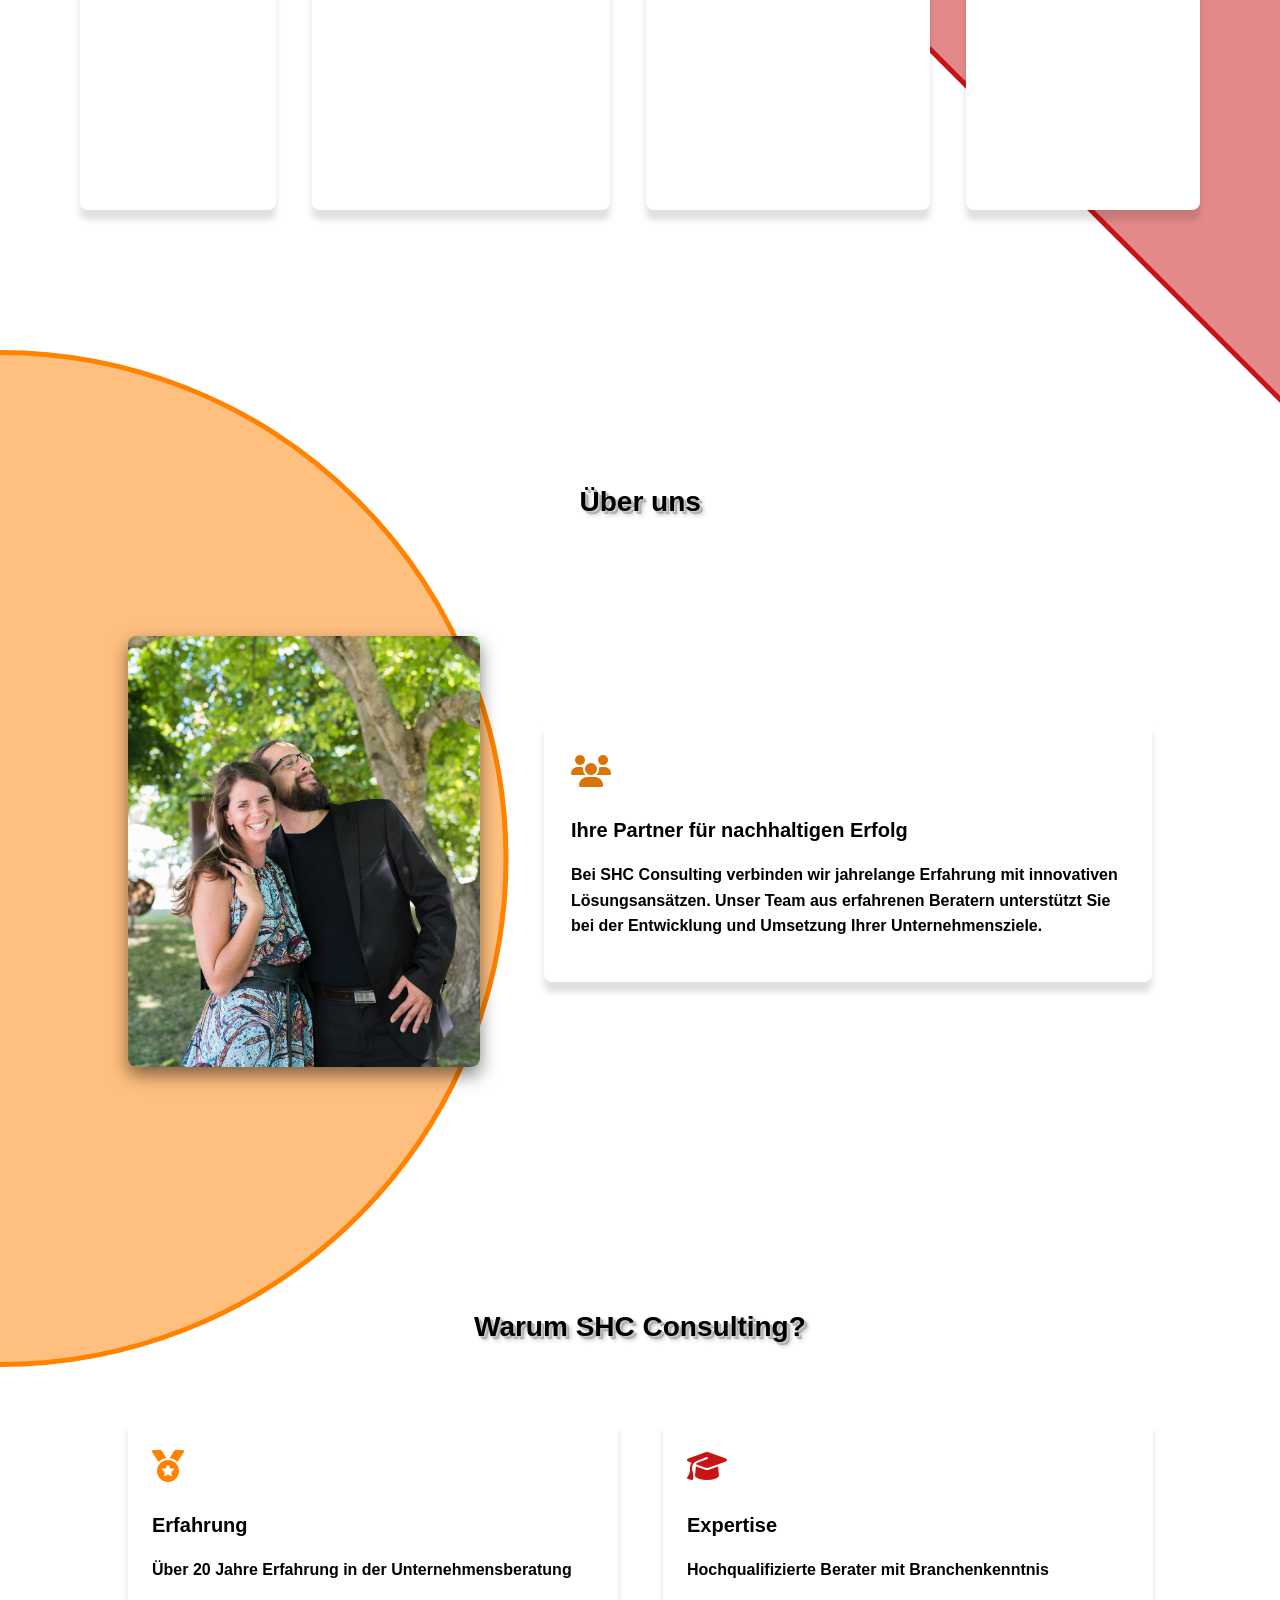
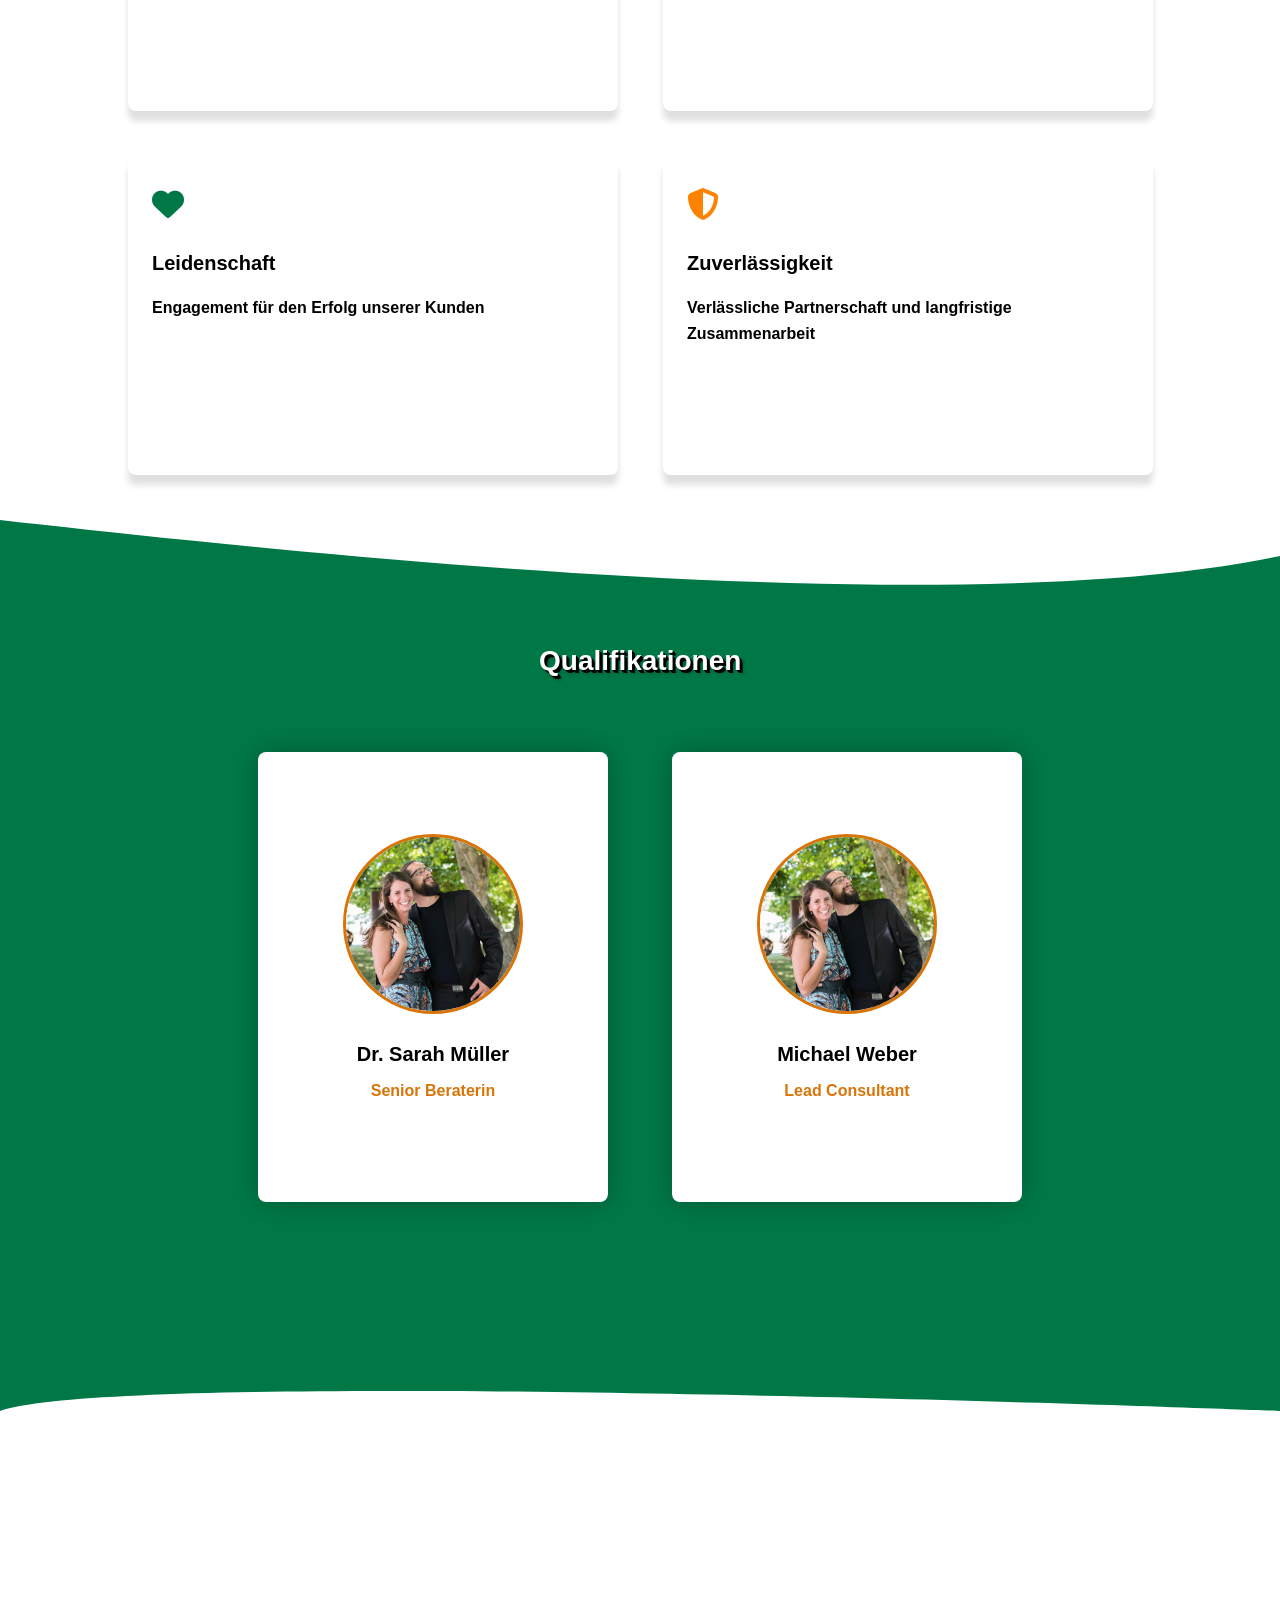
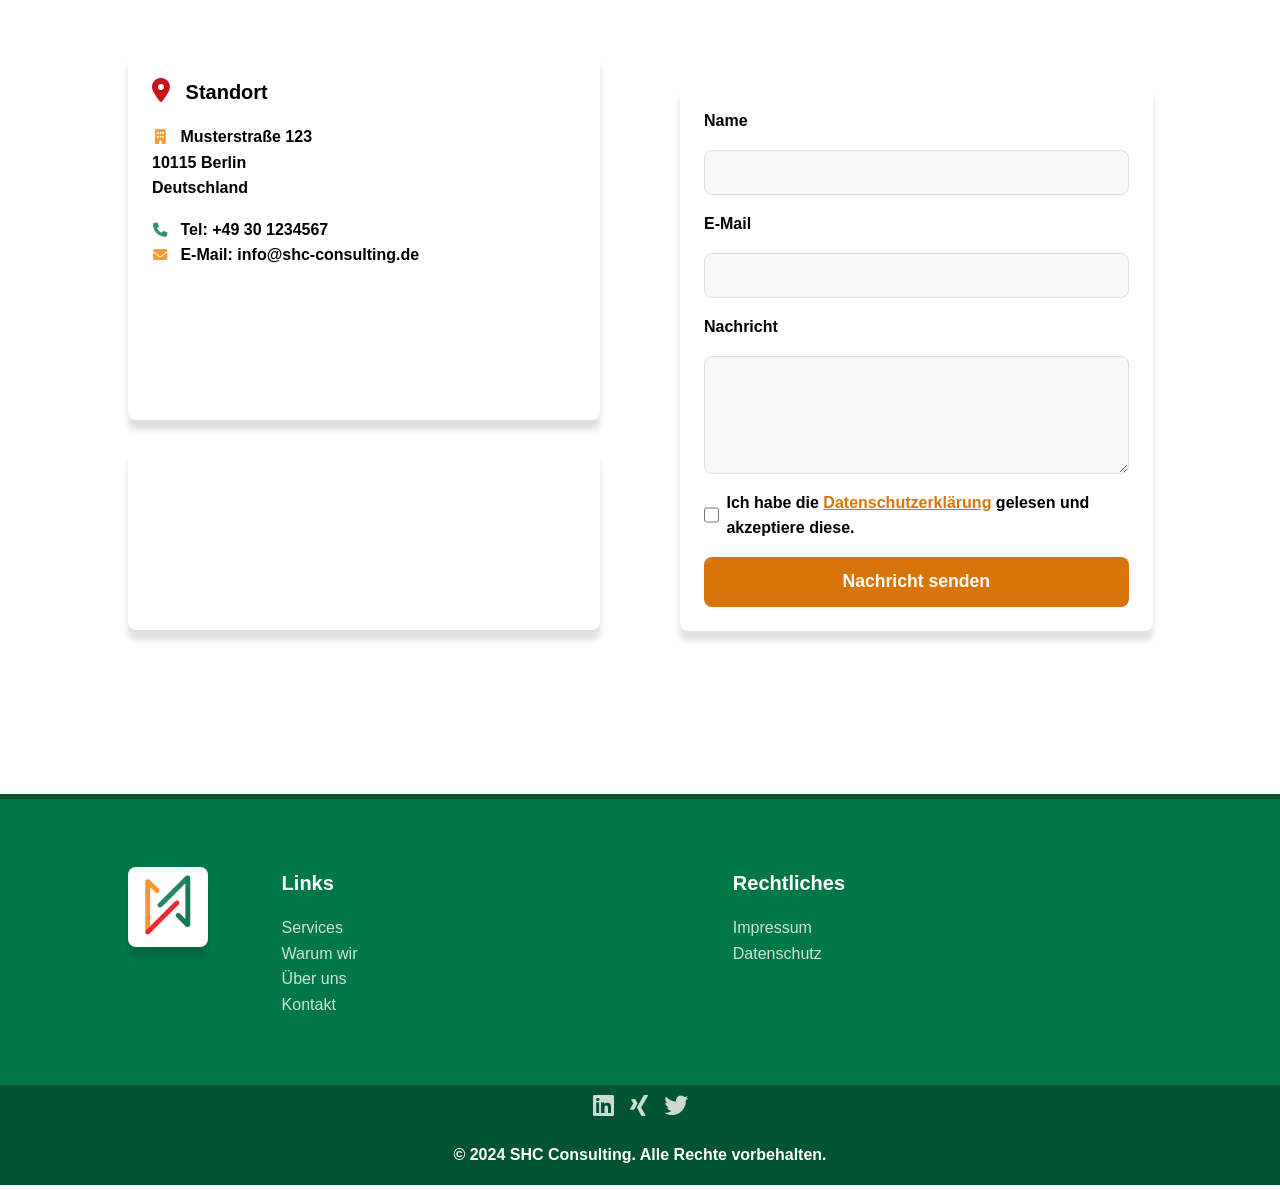
==== commit dfc1b746: "besser spät als nie" ====
--- a/SHC-Homepage/index.html
+++ b/SHC-Homepage/index.html
@@ -12,7 +12,6 @@
 </head>
 
 <body>
-
     <div class="circle-positioner">
         <div class="hero-circle"></div>
     </div>
@@ -30,7 +29,6 @@
         <a href="#services">Services</a>
         <a href="#why-us">Warum wir</a>
         <a href="#about">Über uns</a>
-
         <a href="#contact" class="cta-button-nav">Kontakt</a>
     </div>
     <!-- Mobile Navigation -->
@@ -118,10 +116,10 @@
             <div class="services-square"></div>
         </div>
 
-        <h2>Unsere Services</h2>
+        <h2 class="scroll-reveal">Unsere Services</h2>
         <div class="wrapper services-wrapper">
-            <div class="service-card">
-                <div class="service-icon">
+            <div class="service-card scroll-reveal">
+                <div class="service-icon" id="service-icon-1">
                     <i class="fas fa-chart-line"></i>
                 </div>
                 <div class="service-content">
@@ -129,8 +127,8 @@
                     <p>Entwicklung maßgeschneiderter Strategien für Ihr Unternehmen</p>
                 </div>
             </div>
-            <div class="service-card">
-                <div class="service-icon">
+            <div class="service-card scroll-reveal">
+                <div class="service-icon" id="service-icon-2">
                     <i class="fas fa-users"></i>
                 </div>
                 <div class="service-content">
@@ -138,8 +136,8 @@
                     <p>Optimierung Ihrer Unternehmensstruktur und Prozesse</p>
                 </div>
             </div>
-            <div class="service-card">
-                <div class="service-icon">
+            <div class="service-card scroll-reveal">
+                <div class="service-icon" id="service-icon-3">
                     <i class="fas fa-lightbulb"></i>
                 </div>
                 <div class="service-content">
@@ -147,8 +145,8 @@
                     <p>Förderung von Innovation und digitaler Transformation</p>
                 </div>
             </div>
-            <div class="service-card">
-                <div class="service-icon">
+            <div class="service-card scroll-reveal">
+                <div class="service-icon" id="service-icon-4">
                     <i class="fas fa-handshake"></i>
                 </div>
                 <div class="service-content">
@@ -162,6 +160,10 @@
     <!-- About Us Section -->
     <section id="about" class="section">
 
+        <div class="about-circle-positioner">
+            <div class="about-circle"></div>
+        </div>
+        <!--
         <div class="wave-positioner"> 
 
             <div class="left-half-circle-cutter"> 
@@ -171,13 +173,14 @@
             <div class="right-half-circle-cutter">
                 <div class="right-half-circle"></div>
             </div>
-
-        </div>
-
-        <h2>Über uns</h2>
+        -->
+
+        </div>
+
+        <h2 class="scroll-reveal">Über uns</h2>
         <div class="wrapper about-wrapper">
-            <img class="about-image" src="/images/about-us-2.png" alt="SHC Consulting Team">
-            <div class="about-content">
+            <img class="about-image scroll-reveal" src="/images/about-us-2.png" alt="SHC Consulting Team">
+            <div class="about-content scroll-reveal">
                 <div class="about-icon">
                     <i class="fas fa-users"></i>
                 </div>
@@ -189,10 +192,10 @@
 
     <!-- Why Us Section -->
     <section id="why-us" class="section">
-        <h2>Warum SHC Consulting?</h2>
+        <h2 class="scroll-reveal">Warum SHC Consulting?</h2>
         <div class="wrapper why-us-wrapper">
-            <div class="why-us-card">
-                <div class="why-us-icon">
+            <div class="why-us-card scroll-reveal">
+                <div class="why-us-icon" id="why-us-icon-1">
                     <i class="fas fa-medal"></i>
                 </div>
                 <div class="why-us-content">
@@ -200,8 +203,8 @@
                     <p>Über 20 Jahre Erfahrung in der Unternehmensberatung</p>
                 </div>
             </div>
-            <div class="why-us-card">
-                <div class="why-us-icon">
+            <div class="why-us-card scroll-reveal">
+                <div class="why-us-icon" id="why-us-icon-2">
                     <i class="fas fa-graduation-cap"></i>
                 </div>
                 <div class="why-us-content">
@@ -209,8 +212,8 @@
                     <p>Hochqualifizierte Berater mit Branchenkenntnis</p>
                 </div>
             </div>
-            <div class="why-us-card">
-                <div class="why-us-icon">
+            <div class="why-us-card scroll-reveal">
+                <div class="why-us-icon" id="why-us-icon-3">
                     <i class="fas fa-heart"></i>
                 </div>
                 <div class="why-us-content">
@@ -218,8 +221,8 @@
                     <p>Engagement für den Erfolg unserer Kunden</p>
                 </div>
             </div>
-            <div class="why-us-card">
-                <div class="why-us-icon">
+            <div class="why-us-card scroll-reveal">
+                <div class="why-us-icon" id="why-us-icon-4">
                     <i class="fas fa-shield-alt"></i>
                 </div>
                 <div class="why-us-content">
@@ -232,13 +235,13 @@
 
     <!--qualifikationen Sektion-->
     <section class="section" id="qualifications">
-        <h2>Qualifikationen</h2>
+        <h2 class="scroll-reveal">Qualifikationen</h2>
         <div class="wrapper qualifications-wrapper">
-            <div class="flip-card">
+            <div class="flip-card scroll-reveal">
                 <div class="flip-card-inner">
                     <div class="flip-card-front">
                         <img src="/images/about-us.png" alt="Dr. Sarah Müller" class="flip-card-image">
-                        <h3>Dr. Sarah Müller</h3>
+                        <h3 id="flip-card-2-name">Dr. Sarah Müller</h3>
                         <p>Senior Beraterin</p>
                     </div>
                     <div class="flip-card-back">
@@ -252,7 +255,7 @@
                     </div>
                 </div>
             </div>
-            <div class="flip-card">
+            <div class="flip-card scroll-reveal">
                 <div class="flip-card-inner">
                     <div class="flip-card-front">
                         <img src="/images/about-us-2.png" alt="Michael Weber" class="flip-card-image">
@@ -275,19 +278,19 @@
 
     <!-- Contact Section -->
     <section id="contact" class = "section">
-        <h2>Kontakt</h2>
+        <h2 class="scroll-reveal">Kontakt</h2>
         <div class="wrapper contact-wrapper">
             <div class="contact-map-info-wrapper">
-                <div class="contact-info">
-                    <h3>Standort</h3>
-                    <p>Musterstraße 123<br>10115 Berlin<br>Deutschland</p>
-                    <p>Tel: +49 30 1234567<br>E-Mail: info@shc-consulting.de</p>
-                </div>
-                <div class="contact-map">
+                <div class="contact-info scroll-reveal">
+                    <h3><i class="fas fa-map-marker-alt" id="contact-icon-1"></i> Standort</h3>
+                    <p><i class="fas fa-building" id="contact-icon-2"></i> Musterstraße 123<br>10115 Berlin<br>Deutschland</p>
+                    <p><i class="fas fa-phone" id="contact-icon-3"></i> Tel: +49 30 1234567<br><i class="fas fa-envelope" id="contact-icon-4"></i> E-Mail: info@shc-consulting.de</p>
+                </div>
+                <div class="contact-map scroll-reveal">
                     <iframe src="https://www.google.com/maps/embed?pb=!1m18!1m12!1m3!1d2482.5!2d13.4!3d52.5!2m3!1f0!2f0!3f0!3m2!1i1024!2i768!4f13.1!3m3!1m2!1s0x0%3A0x0!2zNTLCsDMwJzAwLjAiTiAxM8KwMjQnMDAuMCJF!5e0!3m2!1sde!2sde!4v1234567890!5m2!1sde!2sde" width="100%" height="100%" style="border:0;" allowfullscreen="" loading="lazy"></iframe>
                 </div>
             </div>
-            <form class="contact-form-new">
+            <form class="contact-form-new scroll-reveal">
                 <label for="name">Name</label>
                 <input type="text" id="name" name="name" required autocomplete="name">
                 <label for="email">E-Mail</label>
@@ -342,6 +345,9 @@
     <script src="calculateHeight.js"></script>
     <script src="qualifications.js"></script>
     <script src="darkmode.js"></script>
+    <script src="scroll-reveal.js"></script>
+    <script src="cockpit.js"></script>
+    <script src="home.js"></script>
 
 </body>
 </html> 
--- a/SHC-Homepage/styles.css
+++ b/SHC-Homepage/styles.css
@@ -17,13 +17,22 @@
     --border-radius: 8px;
     --transition: all 0.3s ease;
     --orange: rgba(255, 130, 0, 1);
+    --leicht-orange: rgba(255, 130, 0, 0.5);
     --rot:rgba(200, 20, 20, 1);
+    --leicht-rot: rgba(200, 20, 20, 0.5);
     --grün:rgba(0, 120, 70, 1);
-}
+    --leicht-grün: rgba(0, 120, 70, 0.5);
+}
+
+
 
 html {
     scroll-behavior: smooth;
     overflow-x: hidden;
+}
+
+html.no-scroll {
+    overflow: hidden !important;
 }
 
 /* Klasse für verstecktes Scrolling */
@@ -32,6 +41,8 @@
     width: 100%;
 }
 
+
+
 body {
     font-family: 'Arial', sans-serif;
     line-height: 1.6;
@@ -39,7 +50,6 @@
 }
 
 /*Deko-Elemente*/
-
 .circle-positioner{
     position: absolute;
     z-index: -10;
@@ -50,6 +60,7 @@
 
 .hero-circle {
     border: 5px solid var(--grün);
+    background-color: var(--leicht-grün);
     border-radius: 50%;
     height: 100vmax;
     aspect-ratio: 1 / 1;
@@ -71,12 +82,13 @@
 }
 
 .services-square{
-    border: 5px solid var(--orange);
+    border: 5px solid var(--rot);
+    background-color: var(--leicht-rot);
     height: 70%;
     aspect-ratio: 1 / 1;
     position: relative;
     transform: translateX(70%) rotate(45deg);
-}
+} 
 
 /* Wrapper */
 .wrapper {
@@ -191,6 +203,7 @@
     text-align: center;
     text-decoration: none;
     width: 50%;
+    box-shadow: 0 4px 8px rgba(0, 0, 0, 0.35);
 }
 
 .cta-button:hover {
@@ -210,11 +223,21 @@
     transition: transform 0.35s ease-in-out;
     text-align: center;
     text-decoration: none;
+    box-shadow: 0 4px 8px rgba(0, 0, 0, 0.35);
 }
 
 .cta-button-nav:hover {
     background-color: var(--grün);
     transform: scale(1.05);
+}
+
+/* Dark Mode Schatten für Buttons - normale Drop-Shadows */
+body[data-theme="dark"] .cta-button {
+    box-shadow: 0 4px 8px rgba(0, 0, 0, 0.3);
+}
+
+body[data-theme="dark"] .cta-button-nav {
+    box-shadow: 0 4px 8px rgba(0, 0, 0, 0.3);
 }
 
 /* Navigation - Mobile */
@@ -388,7 +411,7 @@
 }
 
 .service-card {
-    background-color: rgba(255, 255, 255, 0.925);
+    background-color: rgba(255, 255, 255);
     padding: 1.5rem;
     border-radius: var(--border-radius);
     box-shadow: var(--shadow);
@@ -406,6 +429,23 @@
     flex: 0 0 15%;
     font-size: 2rem;
     color: var(--secondary-color);
+}
+
+/* Individuelle Farben für Service-Icons */
+#service-icon-1 {
+    color: var(--grün);
+}
+
+#service-icon-2 {
+    color: var(--orange);
+}
+
+#service-icon-3 {
+    color: var(--rot);
+}
+
+#service-icon-4 {
+    color: var(--grün);
 }
 
 .service-content {
@@ -446,6 +486,23 @@
     color: var(--secondary-color);
 }
 
+/* Individuelle Farben für Why-Us-Icons */
+#why-us-icon-1 {
+    color: var(--orange);
+}
+
+#why-us-icon-2 {
+    color: var(--rot);
+}
+
+#why-us-icon-3 {
+    color: var(--grün);
+}
+
+#why-us-icon-4 {
+    color: var(--orange);
+}
+
 .why-us-content {
     flex: 0 0 85%;
 }
@@ -459,6 +516,30 @@
     margin-bottom: 0;
 }
 
+.about-circle-positioner {
+    overflow: hidden;
+    position: absolute;
+    max-width: 100vw;
+    width: 45vmax;
+    aspect-ratio: 1 / 2;
+    justify-self: left;
+    display: flex;
+    align-items: center;
+    z-index: -10;
+    padding-top: 15vh;
+}
+
+.about-circle{
+    border: 5px solid var(--orange);
+    background-color: var(--leicht-orange);
+    border-radius: 50%;
+    height: 100%;
+    aspect-ratio: 1 / 1;
+    position: relative;
+    transform: translateX(-50%); 
+}
+
+/*
 .wave-positioner{
     position: absolute;
     z-index: -10;
@@ -502,7 +583,7 @@
     border: 5px solid rgba(200, 20, 20, 0.5);
     aspect-ratio: 1 / 1;
     transform: translateX(50%) translateX(-2.5px)  translateY(-51%);
-}
+} */
 
 .about-wrapper {
     display: flex;
@@ -525,7 +606,7 @@
 .about-content {
     width: 70vw;
     padding: 3vh;
-    background-color: rgba(255, 255, 255, 0.925);
+    background-color: rgba(255, 255, 255);
     box-shadow: var(--shadow);
     border-radius: var(--border-radius);
     transition: transform 0.5s ease-in-out;
@@ -744,10 +825,45 @@
     transform: scale(1.05);
 }
 
+/* Contact Info Icons */
+.contact-info i {
+    margin-right: 0.5rem;
+    color: var(--orange);
+    width: 16px;
+    text-align: center;
+}
+
+/* Individuelle Farben für Contact-Icons */
+#contact-icon-1 {
+    color: var(--rot);
+}
+
+#contact-icon-2 {
+    color: var(--orange);
+}
+
+#contact-icon-3 {
+    color: var(--grün);
+}
+
+#contact-icon-4 {
+    color: var(--orange);
+}
+
+.contact-info h3 i {
+    font-size: 1.2em;
+    margin-right: 0.75rem;
+}
+
+.contact-info p i {
+    font-size: 0.9em;
+    opacity: 0.8;
+}
+
 /* Footer */
 .footer {
     background-color: var(--grün);
-    color: var(--white);
+    border-top: 5px solid rgb(0, 83, 48);
     padding: 2rem 0 0;
 }
 
@@ -794,7 +910,7 @@
 
 .footer-stamp {
     height: 100px;
-    background-color: rgba(0, 87, 51, 1);
+    background-color: rgb(0, 84, 49);
     margin-top: 2rem;
     display: flex;
     flex-direction: column;
@@ -874,7 +990,7 @@
         flex: 0 0 65%;
         display: flex;
         justify-content: center;
-        gap: 2rem;
+        gap: 4rem;
     }
 
     .nav-links a {
@@ -1003,7 +1119,7 @@
     }
 
     .about-image {
-        width: 40vw;
+        width: 32.5vw;
     }
 
 }
@@ -1134,11 +1250,7 @@
 
 @media (min-width: 601px) {
     .hero-bottom p {
-        text-shadow:
-            1px 1px 0 #ccc,
-            2px 2px 0 #bbb,
-            3px 3px 0 #aaa,
-            4px 4px 4px rgba(0, 0, 0, 0.25);
+        text-shadow: 2px 2px 2px #87878783;
     }
 }
 
@@ -1158,225 +1270,6 @@
         max-width: 100%;
         padding: 1rem;
     }
-}
-
-/* Dark Mode Styles */
-.dark-mode {
-    --primary-color: #e0e0e0;
-    --text-color: #e0e0e0;
-    --white: #1a1a1a;
-    --light-gray: #2d2d2d;
-    --shadow: 0px 10px 6px rgba(0, 0, 0, 0.3);
-    --card-color: rgba(49, 49, 49, 0.925);
-}
-
-/* Dark Mode Background */
-.dark-mode body {
-    background-color: #4a4a4a;
-    color: var(--light-gray);
-}
-
-.dark-mode html{
-    color: var(--light-gray);
-}
-
-.dark-mode .wrapper {
-    background-color: transparent;
-}
-
-.dark-mode .quote-box {
-    background-color: var(--card-color);
-}
-
-/* Dark Mode Navigation */
-.dark-mode .navbar {
-    background-color: rgba(49, 49, 49);
-    box-shadow: 0px 10px 6px rgba(0, 0, 0, 0.3);
-}
-
-.dark-mode .desktop-nav {
-    background-color: rgba(49, 49, 49);
-    box-shadow: 0px 10px 6px rgba(0, 0, 0, 0.3);
-}
-
-.dark-mode .mobile-menu {
-    background-color: #464646;
-}
-
-.dark-mode .mobile-menu-full {
-    background-color: #464646;
-}
-
-/* Dark Mode Mobile Full Menu Links */
-.dark-mode .mobile-menu-full a {
-    color: var(--primary-color);
-}
-
-/* Dark Mode Kontakt Button im Mobile Menu */
-.dark-mode .mobile-menu-full .cta-button-nav {
-    color: var(--primary-color) !important;
-}
-
-/* Dark Mode Text Colors */
-.dark-mode h1,
-.dark-mode h2,
-.dark-mode h3,
-.dark-mode h4 {
-    color: var(--primary-color);
-}
-
-/* Dark Mode H2 Text Shadow */
-.dark-mode h2 {
-    text-shadow:
-        1px 1px 0 #000,
-        2px 2px 0 #000,
-        3px 3px 0 #000,
-        4px 4px 4px rgba(0, 0, 0, 0.25);
-}
-
-/* Dark Mode Hero Subtitle - nur Desktop */
-@media (min-width: 601px) {
-    .dark-mode .hero-bottom p {
-        display: block;
-        color: var(--primary-color);
-        text-shadow: 
-            1px 1px 0 #000,
-            2px 2px 0 #000,
-            3px 3px 0 #000,
-            4px 4px 4px rgba(0, 0, 0, 0.25);
-    }
-}
-
-.dark-mode .quote-text {
-    color: var(--primary-color);
-}
-
-.dark-mode .quote-author {
-    color: var(--text-color);
-}
-
-.dark-mode .mobile-menu a {
-    color: var(--primary-color);
-}
-
-.dark-mode .nav-links a {
-    color: var(--primary-color);
-}
-
-.dark-mode .nav-links a::after {
-    background-color: var(--grün);
-}
-
-.dark-mode .nav-links a:hover {
-    color: var(--grün);
-}
-
-/* Dark Mode Desktop Navigation Button */
-.dark-mode .desktop-nav .cta-button-nav {
-    color: var(--primary-color) !important;
-}
-
-.dark-mode .hamburger {
-    color: var(--primary-color);
-}
-
-/* Dark Mode Footer Links */
-.dark-mode .footer-section a {
-    color: white;
-    opacity: 0.8;
-}
-
-.dark-mode .footer-section a:hover {
-    opacity: 1;
-}
-
-/* Dark Mode H1 Text Shadow */
-.dark-mode h1 {
-    text-shadow: 
-        1px 1px 0 #000,
-        2px 2px 0 #000,
-        3px 3px 0 #000,
-        4px 4px 0 #000,
-        5px 5px 0 #000,
-        6px 6px 8px rgba(0, 0, 0, 0.5);
-}
-
-/* Dark Mode Cards and Sections */
-.dark-mode .section {
-    background-color: rgba(57, 57, 57, 0.925);
-}
-
-.dark-mode .service-card {
-    background-color: var(--card-color);
-    color: var(--text-color);
-}
-
-.dark-mode .why-us-card {
-    background-color: var(--card-color);
-    color: var(--text-color);
-}
-
-.dark-mode .about-content {
-    background-color: var(--card-color);
-    color: var(--text-color);
-}
-
-.dark-mode .contact-info {
-    background-color: var(--card-color);
-    color: var(--text-color);
-}
-
-.dark-mode .contact-form-new {
-    background-color: var(--card-color);
-    color: var(--text-color);
-}
-
-.dark-mode .contact-form-new input,
-.dark-mode .contact-form-new textarea {
-    background-color: var(--card-color);
-    color: var(--text-color);
-    border-color: #777;
-}
-
-.dark-mode .contact-form-new input:focus,
-.dark-mode .contact-form-new textarea:focus {
-    background-color: #7a7a7a;
-    border-color: var(--secondary-color);
-}
-
-.dark-mode .contact-form-new label {
-    color: var(--primary-color);
-}
-
-.dark-mode .contact-form-new .form-checkbox label {
-    color: var(--text-color);
-}
-
-/* Dark Mode Flip Cards */
-.flip-card-back li:before {
- color: var(--primary-color);
-}
-
-.dark-mode .flip-card-back {
-    color: var(--primary-color);
-}
-
-.dark-mode .flip-card-front {
-    background-color: var(--card-color);
-    color: var(--primary-color);
-}
-
-.dark-mode .flip-card-front h3 {
-    color: var(--primary-color);
-}
-
-.dark-mode .flip-card-front p {
-    color: var(--primary-color);
-}
-
-/* Dark Mode Hero Circle */
-.dark-mode .hero-circle {
-    border-color: var(--grün);  /* Hellgrün statt dunkelgrün */
 }
 
 /* Theme Toggle Switch Styles */
@@ -1456,4 +1349,349 @@
         display: flex;
         margin-top: 2rem;
     }
-} +}
+
+/* ===== DARK MODE STYLES ===== */
+/* Dark Mode über data-theme="dark" Attributselektoren */
+[data-theme="dark"] {
+    --dark-background-color: rgb(22, 40, 44) ;
+    --secondary-dark-color: rgb(44, 65, 68);
+}
+
+/* Dark Mode Body und HTML - heller Grauton */
+body[data-theme="dark"] {
+    background-color: var(--dark-background-color);  /* Heller, aber nicht zu heller Grauton für Dark Mode */
+}
+
+/* Dark Mode Navigation - gleiche Farbe wie Body */
+body[data-theme="dark"] .navbar {
+    background-color: var(--secondary-dark-color);
+    box-shadow: 0px 10px 6px rgba(0, 0, 0, 0.3);
+}
+
+body[data-theme="dark"] .desktop-nav {
+    background-color: var(--secondary-dark-color);
+    box-shadow: 0px 10px 6px rgba(0, 0, 0, 0.3);
+}
+
+body[data-theme="dark"] .mobile-menu {
+    background-color: var(--secondary-dark-color);
+}
+
+body[data-theme="dark"] .mobile-menu-full {
+    background-color: var(--dark-background-color);
+}
+
+/* Dark Mode Text-Container - dunklerer Grauton für besseren Kontrast */
+body[data-theme="dark"] .quote-box {
+    background-color: var(--secondary-dark-color);  /* Dunklerer Grauton für Text-Container */
+}
+
+body[data-theme="dark"] .service-card {
+    background-color: var(--secondary-dark-color);
+}
+
+body[data-theme="dark"] .why-us-card {
+    background-color: var(--secondary-dark-color);
+}
+
+body[data-theme="dark"] .about-content {
+    background-color: var(--secondary-dark-color);
+}
+
+body[data-theme="dark"] .contact-info {
+    background-color: var(--secondary-dark-color);
+}
+
+body[data-theme="dark"] .contact-form-new {
+    background-color: var(--secondary-dark-color);
+}
+
+body[data-theme="dark"] .flip-card-front {
+    background-color: var(--secondary-dark-color);
+}
+
+/* Dark Mode Texte in dunkleren Containern - Weiß für besseren Kontrast */
+body[data-theme="dark"] .quote-text {
+    color: #ffffff;
+}
+
+body[data-theme="dark"] .quote-author {
+    color: #ffffff;
+}
+
+body[data-theme="dark"] .service-card h3,
+body[data-theme="dark"] .service-card p {
+    color: #ffffff;
+}
+
+body[data-theme="dark"] .why-us-card h3,
+body[data-theme="dark"] .why-us-card p {
+    color: #ffffff;
+}
+
+body[data-theme="dark"] .about-content h3,
+body[data-theme="dark"] .about-content p {
+    color: #ffffff;
+}
+
+body[data-theme="dark"] .contact-info h3,
+body[data-theme="dark"] .contact-info p {
+    color: #ffffff;
+}
+
+body[data-theme="dark"] .flip-card-front h3,
+body[data-theme="dark"] .flip-card-front p {
+    color: #ffffff;
+}
+
+/* Dark Mode Navigation Links - Weiß für besseren Kontrast */
+body[data-theme="dark"] .mobile-menu-full a {
+    color: #ffffff;
+}
+
+body[data-theme="dark"] .mobile-menu-full .cta-button-nav {
+    color: #ffffff !important;
+}
+
+body[data-theme="dark"] .mobile-menu a {
+    color: #ffffff;
+}
+
+body[data-theme="dark"] .nav-links a {
+    color: #ffffff;
+}
+
+body[data-theme="dark"] .desktop-nav .cta-button-nav {
+    color: #ffffff !important;
+}
+
+body[data-theme="dark"] .hamburger {
+    color: #ffffff;
+}
+
+/* Dark Mode Überschriften - Invertiert: Weiß mit schwarzem Schatten */
+body[data-theme="dark"] h1 {
+    color: #ffffff;
+    text-shadow:
+        1px 1px 0 #000,
+        2px 2px 0 #000,
+        3px 3px 0 #000,
+        4px 4px 0 #000,
+        5px 5px 0 #000,
+        6px 6px 8px rgba(0, 0, 0, 0.5);
+}
+
+body[data-theme="dark"] h2 {
+    color: #ffffff;
+    text-shadow:
+        1px 1px 0 #000,
+        2px 2px 0 #000,
+        3px 3px 0 #000,
+        4px 4px 4px rgba(0, 0, 0, 0.25);
+}
+
+body[data-theme="dark"] h3 {
+    color: #ffffff;
+}
+
+body[data-theme="dark"] h4 {
+    color: #ffffff;
+}
+
+/* Dark Mode Hero Subtitle - nur Desktop, weiß mit schwarzem Schatten */
+@media (min-width: 601px) {
+    body[data-theme="dark"] .hero-bottom p {
+        display: block;
+        color: #ffffff;
+        text-shadow: 
+            1px 1px 0 #000,
+            2px 2px 0 #000,
+            3px 3px 0 #000,
+            4px 4px 4px rgba(0, 0, 0, 0.25);
+    }
+}
+
+/* Dark Mode Navigation Hover-Effekte */
+body[data-theme="dark"] .nav-links a::after {
+    background-color: var(--grün);
+}
+
+body[data-theme="dark"] .nav-links a:hover {
+    color: var(--grün);
+}
+
+/* Dark Mode Footer Links - Weiß für besseren Kontrast */
+body[data-theme="dark"] .footer-section a {
+    color: #ffffff;
+    opacity: 0.8;
+}
+
+body[data-theme="dark"] .footer-section a:hover {
+    opacity: 1;
+}
+
+/* Dark Mode Kontaktformular - Eingabefelder und Labels */
+body[data-theme="dark"] .contact-form-new input,
+body[data-theme="dark"] .contact-form-new textarea {
+    background-color: var(--secondary-dark-color);
+    color: #ffffff;
+    border-color: #777;
+}
+
+body[data-theme="dark"] .contact-form-new input:focus,
+body[data-theme="dark"] .contact-form-new textarea:focus {
+    background-color: #5a5a5a;
+    border-color: var(--secondary-color);
+}
+
+body[data-theme="dark"] .contact-form-new label {
+    color: #ffffff;
+}
+
+body[data-theme="dark"] .contact-form-new .form-checkbox label {
+    color: #ffffff;
+}
+
+body[data-theme="dark"] .footer {
+    border-top: 6px solid var(--grün);
+    background-color: var(--secondary-dark-color);
+}
+
+body[data-theme="dark"] .footer-stamp {
+    background-color: var(--dark-background-color);
+}
+
+/* Dark Mode Flip Cards - Rückseite bleibt bunt, Vorderseite dunkel */
+body[data-theme="dark"] .flip-card-back {
+    color: #ffffff;  /* Text auf der Rückseite bleibt weiß */
+}
+
+/* Zusätzliche Sichtbarkeit für Dark Mode */
+body[data-theme="dark"] .animated-background {
+    z-index: -3; /* Noch höherer z-index im Dark Mode */
+}
+
+/* ===== SCROLL REVEAL EFFEKT ===== */
+/* Subtiler Einblende-Effekt für alle Elemente unterhalb des Hero-Bereichs */
+
+/* Standard-Zustand: Elemente sind unsichtbar und leicht nach oben verschoben */
+.scroll-reveal {
+    opacity: 0;
+    transform: translateY(30px);
+    transition: all 0.8s cubic-bezier(0.25, 0.46, 0.45, 0.94);
+}
+
+/* Sichtbarer Zustand: Elemente werden in ihre finale Position gebracht */
+.scroll-reveal.revealed {
+    opacity: 1;
+    transform: translateY(0);
+}
+
+/* Verschiedene Verzögerungen für gestaffelte Animationen */
+.scroll-reveal.delay-1 {
+    transition-delay: 0.1s;
+}
+
+.scroll-reveal.delay-2 {
+    transition-delay: 0.2s;
+}
+
+.scroll-reveal.delay-3 {
+    transition-delay: 0.3s;
+}
+
+.scroll-reveal.delay-4 {
+    transition-delay: 0.4s;
+}
+
+/* Responsive Anpassungen */
+@media (max-width: 768px) {
+    .scroll-reveal {
+        transform: translateY(20px); /* Kleinere Verschiebung auf Mobile */
+        transition-duration: 0.6s; /* Schnellere Animation auf Mobile */
+    }
+}
+
+/* Dark Mode Anpassungen */
+body[data-theme="dark"] .scroll-reveal {
+    /* Gleiche Animation, aber möglicherweise andere Timing-Werte */
+    transition: all 0.8s cubic-bezier(0.25, 0.46, 0.45, 0.94);
+}
+
+/* Spezielle Anpassungen für bestimmte Elemente */
+.scroll-reveal.service-card {
+    transition-delay: 0.1s; /* Service-Cards erscheinen zuerst */
+}
+
+.scroll-reveal.why-us-card {
+    transition-delay: 0.2s; /* Why-Us-Cards erscheinen danach */
+}
+
+.scroll-reveal.about-content {
+    transition-delay: 0.3s; /* About-Content erscheint später */
+}
+
+.scroll-reveal.contact-info {
+    transition-delay: 0.4s; /* Contact-Info erscheint zuletzt */
+}
+
+/* Flip-Cards mit gestaffelter Animation */
+.scroll-reveal.flip-card:nth-child(1) {
+    transition-delay: 0.1s;
+}
+
+.scroll-reveal.flip-card:nth-child(2) {
+    transition-delay: 0.2s;
+}
+
+/* Smooth Scrolling für bessere Performance */
+html {
+    scroll-behavior: smooth;
+}
+
+/* Performance-Optimierung für Animationen */
+.scroll-reveal {
+    will-change: opacity, transform;
+    backface-visibility: hidden;
+    perspective: 1000px;
+}
+
+/* WICHTIG: Hover-Effekte für scroll-reveal Elemente wiederherstellen */
+.scroll-reveal.service-card:hover {
+    transform: scale(1.05) !important; /* !important um scroll-reveal zu überschreiben */
+}
+
+.scroll-reveal.why-us-card:hover {
+    transform: scale(1.05) !important;
+}
+
+.scroll-reveal.about-content:hover {
+    transform: scale(1.05) !important;
+}
+
+.scroll-reveal.about-image:hover {
+    transform: scale(1.05) !important;
+}
+
+.scroll-reveal.contact-info:hover {
+    transform: scale(1.05) !important;
+}
+
+.scroll-reveal.contact-form-new:hover {
+    transform: scale(1.05) !important;
+}
+
+.scroll-reveal.contact-map:hover {
+    transform: scale(1.05) !important;
+}
+
+/* Flip-Cards Hover-Effekte - NUR für die ursprüngliche Funktionalität */
+/* Die Karten sollen sich bei KLICK wenden, nicht bei HOVER */
+
+/* CTA-Button Hover-Effekte wiederherstellen */
+.scroll-reveal.cta-button:hover {
+    background-color: var(--grün) !important;
+    transform: scale(1.05) !important;
+}
+
